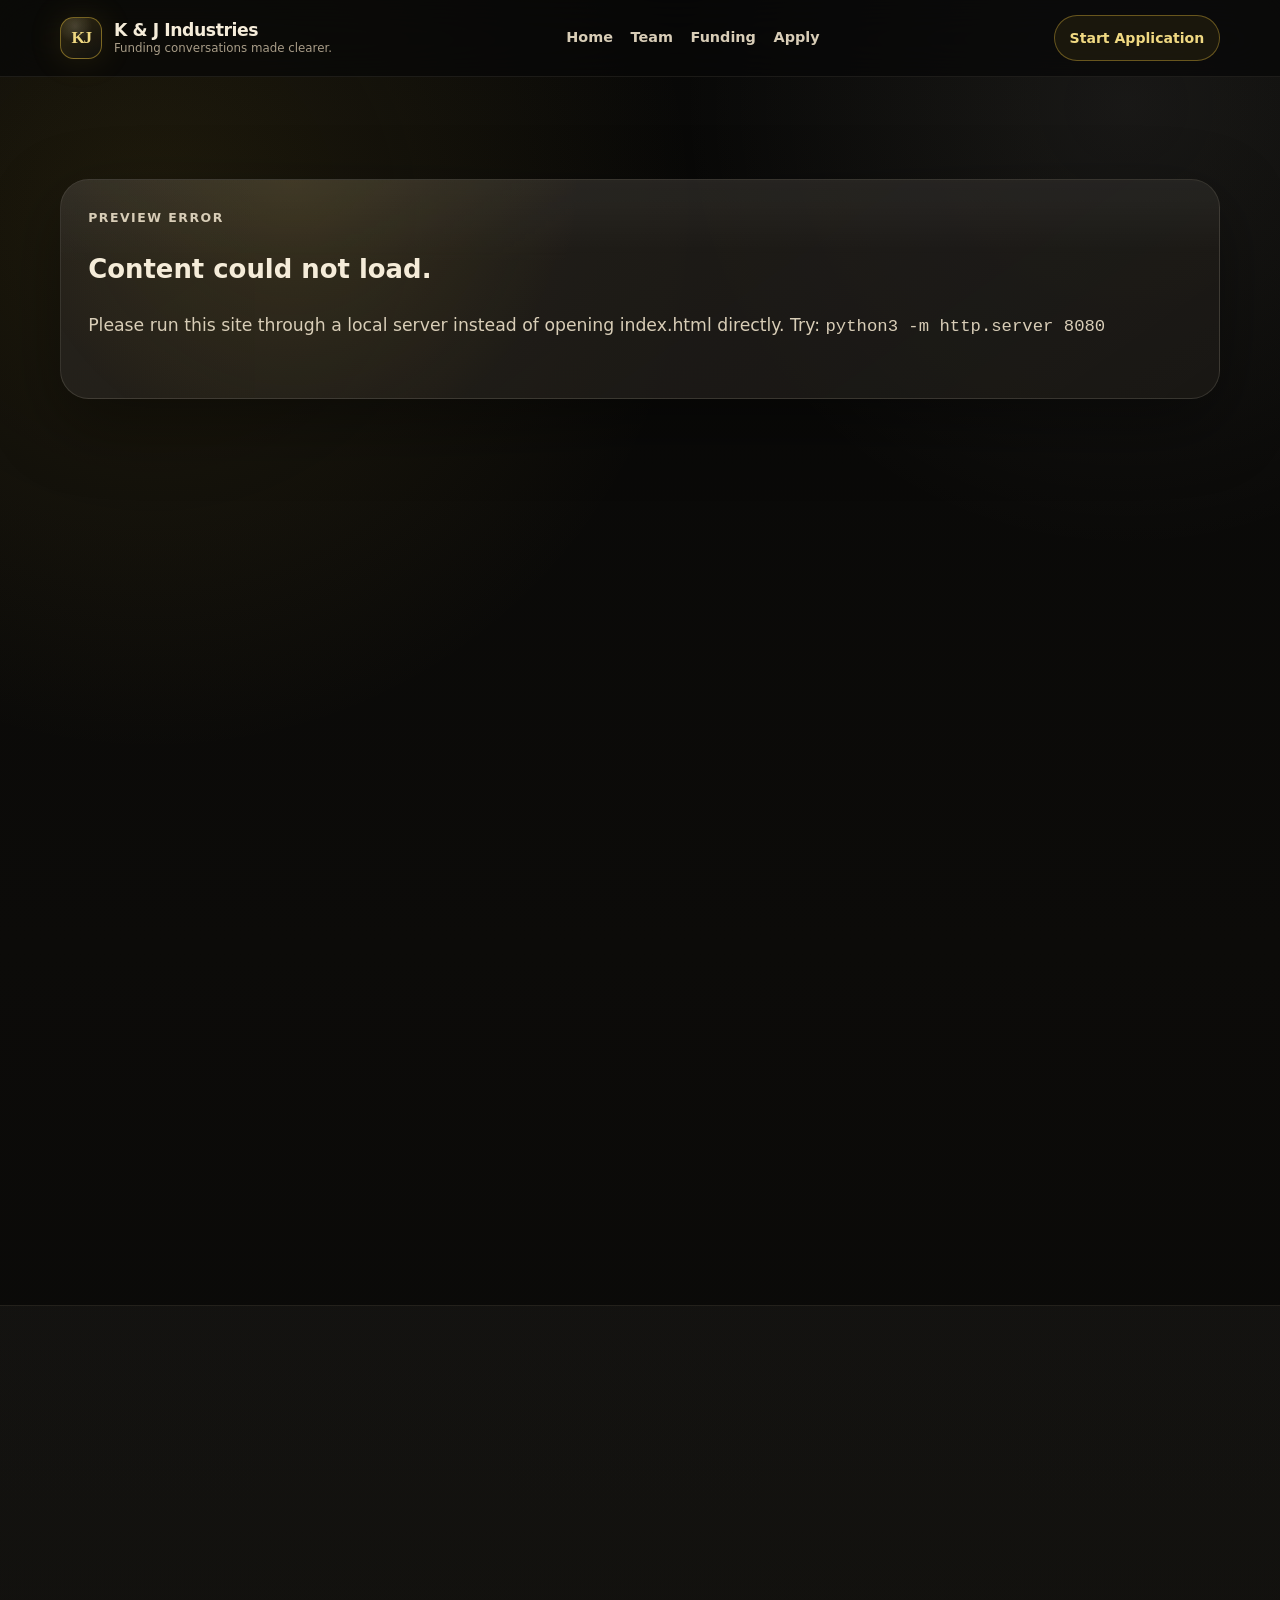
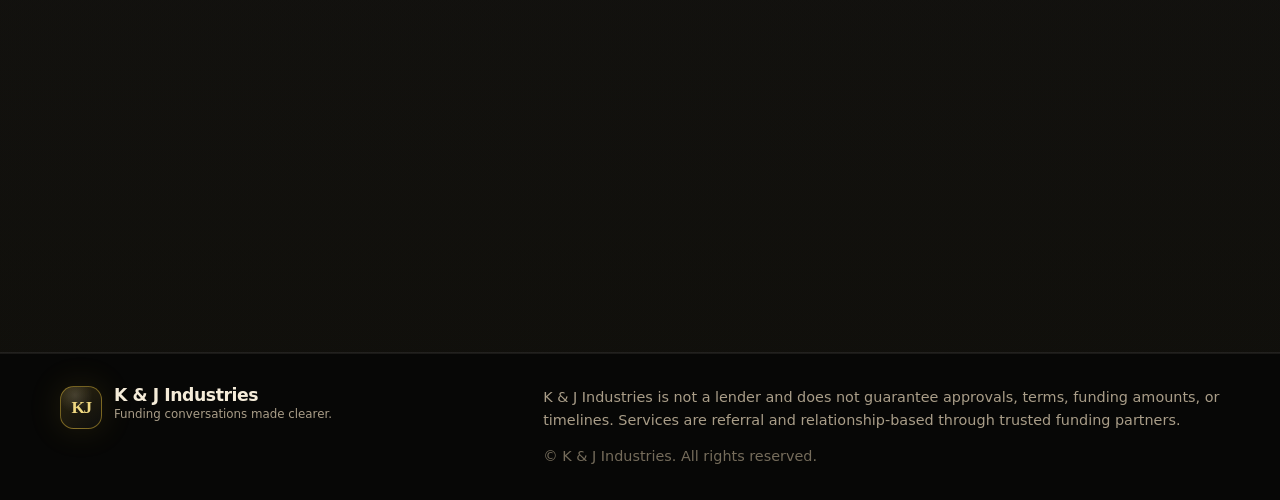
==== apply.html @ c2f5ea0d "Add apply page with affiliate funding app CTA" ====
<!doctype html>
<html lang="en">
<head>
  <meta charset="utf-8" />
  <meta name="viewport" content="width=device-width, initial-scale=1" />
  <title>Apply | K & J Industries</title>
  <meta name="description" content="Start a funding conversation with K & J Industries and access the affiliate funding application link for trusted funding partner review." />
  <meta name="robots" content="index,follow" />
  <link rel="canonical" href="https://kjindustriesfunding.com/apply" />
  <meta property="og:title" content="Apply | K & J Industries" />
  <meta property="og:description" content="Start a funding conversation with K & J Industries." />
  <meta property="og:type" content="website" />
  <meta property="og:url" content="https://kjindustriesfunding.com/apply" />
  <meta property="og:image" content="https://kjindustriesfunding.com/og-image.jpg" />
  <meta name="theme-color" content="#080807" />
  <link rel="stylesheet" href="css/tokens.css" />
  <link rel="stylesheet" href="css/components.css" />
  <link rel="stylesheet" href="css/styles.css" />
  <link rel="stylesheet" href="css/pages.css" />
</head>
<body>
  <a class="skip-link" href="#main">Skip to content</a>
  <div class="site-shell">
    <header class="site-header" data-site-header>
      <div class="container header-inner">
        <a class="brand-lockup" href="index.html" aria-label="K & J Industries home"><span class="brand-mark" aria-hidden="true">KJ</span><span class="brand-copy"><span class="brand-name">K &amp; J Industries</span><span class="brand-tagline">Funding conversations made clearer.</span></span></a>
        <button class="nav-toggle" type="button" aria-expanded="false" aria-controls="primary-nav"><span class="sr-only">Toggle navigation</span><span aria-hidden="true"></span><span aria-hidden="true"></span><span aria-hidden="true"></span></button>
        <nav class="primary-nav" id="primary-nav" aria-label="Primary navigation"><a href="index.html">Home</a><a href="team.html">Team</a><a href="funding.html">Funding</a><a href="apply.html">Apply</a></nav>
        <a class="header-cta" href="https://bit.ly/fundingwithdarwin" target="_blank" rel="noopener noreferrer">Start Application</a>
      </div>
    </header>

    <main id="main">
      <section class="section page-hero" aria-labelledby="apply-title">
        <div class="hero-bg" aria-hidden="true"><span class="orb orb-one"></span><span class="orb orb-two"></span><span class="grid-glow"></span></div>
        <div class="container">
          <div class="card apply-panel reveal">
            <p class="page-kicker">Start here</p>
            <h1 id="apply-title">Start a funding conversation with K &amp; J Industries.</h1>
            <p>Use the application link below to begin through the affiliate funding pathway. If you would rather ask a question first, use the email option before submitting anything.</p>
            <div class="page-actions" style="justify-content:center;">
              <a class="button button-primary" href="https://bit.ly/fundingwithdarwin" target="_blank" rel="noopener noreferrer">Start Funding Application</a>
              <a class="button button-secondary" href="mailto:hello@kjindustriesfunding.com?subject=Question%20Before%20Funding%20Application">Ask a Question First</a>
            </div>
            <div class="notice-card">K &amp; J Industries is not a lender and does not guarantee approvals, terms, funding amounts, or timelines. The application path may connect business owners with trusted funding partners for review.</div>
          </div>
        </div>
      </section>

      <section class="section section-muted">
        <div class="container split-grid">
          <article class="card detail-card reveal">
            <p class="eyebrow">Before you apply</p>
            <h2>Know what you are trying to solve.</h2>
            <p>The application is more useful when you already understand the business goal, the timing pressure, and the funding use case.</p>
            <ul class="inline-list"><li><span class="check">✓</span><span>What does the business need funding for?</span></li><li><span class="check">✓</span><span>How soon does the owner need clarity?</span></li><li><span class="check">✓</span><span>What business information may be needed for review?</span></li></ul>
          </article>
          <article class="card detail-card reveal">
            <p class="eyebrow">Optional Tally embed</p>
            <h2>Use this page for a form later.</h2>
            <p>If a Tally form is provided, it can be embedded here as a softer intake step before sending business owners to the funding application.</p>
            <div class="notice-card">Recommended Tally use: “Ask a Question First” or “Funding Readiness Intake” rather than replacing the affiliate application link.</div>
          </article>
        </div>
      </section>
    </main>

    <footer class="site-footer"><div class="container footer-grid"><div><a class="brand-lockup footer-brand" href="index.html"><span class="brand-mark">KJ</span><span class="brand-copy"><span class="brand-name">K &amp; J Industries</span><span class="brand-tagline">Funding conversations made clearer.</span></span></a></div><div class="footer-copy"><p>K &amp; J Industries is not a lender and does not guarantee approvals, terms, funding amounts, or timelines. Services are referral and relationship-based through trusted funding partners.</p><p class="footer-meta">© <span data-current-year></span> K &amp; J Industries. All rights reserved.</p></div></div></footer>
  </div>
  <script src="js/main.js" defer></script>
</body>
</html>
---- css/tokens.css ----
:root {
  color-scheme: dark;

  --color-bg: #080807;
  --color-bg-soft: #10100e;
  --color-bg-elevated: #15130f;
  --color-card: rgba(22, 20, 16, 0.78);
  --color-card-strong: rgba(28, 25, 18, 0.92);

  --color-gold: #d4af37;
  --color-gold-soft: #f0d982;
  --color-gold-deep: #8f701d;

  --color-parchment: #f5ecd9;
  --color-parchment-soft: #d8cdb7;
  --color-muted: #a99d88;
  --color-subtle: #756c5b;

  --color-border: rgba(245, 236, 217, 0.13);
  --color-border-strong: rgba(212, 175, 55, 0.35);

  --shadow-soft: 0 24px 70px rgba(0, 0, 0, 0.38);
  --shadow-gold: 0 0 34px rgba(212, 175, 55, 0.13);

  --radius-xs: 0.55rem;
  --radius-sm: 0.85rem;
  --radius-md: 1.25rem;
  --radius-lg: 1.8rem;
  --radius-xl: 2.35rem;

  --container: 1160px;
  --container-pad: clamp(1rem, 3vw, 2rem);

  --font-sans: ui-sans-serif, system-ui, -apple-system, BlinkMacSystemFont, "Segoe UI", sans-serif;
  --font-serif: Georgia, Cambria, "Times New Roman", serif;

  --step--1: clamp(0.82rem, 0.78rem + 0.18vw, 0.94rem);
  --step-0: clamp(0.96rem, 0.91rem + 0.22vw, 1.08rem);
  --step-1: clamp(1.08rem, 1rem + 0.38vw, 1.3rem);
  --step-2: clamp(1.35rem, 1.19rem + 0.8vw, 1.85rem);
  --step-3: clamp(1.75rem, 1.42rem + 1.65vw, 2.75rem);
  --step-4: clamp(2.35rem, 1.76rem + 2.95vw, 4.25rem);

  --tracking-wide: 0.12em;

  --ease: cubic-bezier(0.2, 0.8, 0.2, 1);
  --speed-fast: 160ms;
  --speed: 260ms;
  --speed-slow: 650ms;
}
---- css/components.css ----
* {
  box-sizing: border-box;
}

html {
  scroll-behavior: smooth;
  background: var(--color-bg);
}

body {
  margin: 0;
  min-height: 100vh;
  font-family: var(--font-sans);
  font-size: var(--step-0);
  line-height: 1.6;
  color: var(--color-parchment);
  background:
    radial-gradient(circle at 12% 10%, rgba(212, 175, 55, 0.11), transparent 34rem),
    radial-gradient(circle at 88% 5%, rgba(245, 236, 217, 0.07), transparent 28rem),
    linear-gradient(180deg, #080807 0%, #0c0b09 45%, #080807 100%);
  text-rendering: optimizeLegibility;
}

body.nav-open {
  overflow: hidden;
}

a {
  color: inherit;
  text-decoration: none;
}

button,
input,
textarea,
select {
  font: inherit;
}

img,
svg {
  max-width: 100%;
  display: block;
}

::selection {
  color: #0b0907;
  background: var(--color-gold);
}

:focus-visible {
  outline: 3px solid rgba(212, 175, 55, 0.78);
  outline-offset: 4px;
}

.site-shell {
  position: relative;
  overflow: clip;
}

.container {
  width: min(var(--container), calc(100% - (var(--container-pad) * 2)));
  margin-inline: auto;
}

.section {
  padding-block: clamp(4.5rem, 8vw, 8rem);
  position: relative;
}

.section-tight {
  padding-block: clamp(3rem, 6vw, 5.5rem);
}

.section-muted {
  background:
    linear-gradient(180deg, rgba(245, 236, 217, 0.025), rgba(212, 175, 55, 0.025)),
    rgba(255, 255, 255, 0.01);
  border-block: 1px solid rgba(245, 236, 217, 0.07);
}

.skip-link {
  position: fixed;
  z-index: 1000;
  top: 1rem;
  left: 1rem;
  transform: translateY(-160%);
  padding: 0.75rem 1rem;
  border-radius: var(--radius-sm);
  color: #080807;
  background: var(--color-gold);
  font-weight: 800;
  transition: transform var(--speed) var(--ease);
}

.skip-link:focus {
  transform: translateY(0);
}

.sr-only {
  position: absolute;
  width: 1px;
  height: 1px;
  overflow: hidden;
  clip-path: inset(50%);
  white-space: nowrap;
}

.eyebrow {
  margin: 0 0 1rem;
  color: var(--color-gold-soft);
  font-size: 0.78rem;
  font-weight: 800;
  letter-spacing: var(--tracking-wide);
  text-transform: uppercase;
}

.section-heading {
  max-width: 760px;
  margin-bottom: clamp(2rem, 4vw, 3rem);
}

.section-heading.center {
  max-width: 820px;
  margin-inline: auto;
  text-align: center;
}

.section-heading h2 {
  margin: 0;
  font-family: var(--font-serif);
  font-size: var(--step-3);
  line-height: 1.05;
  letter-spacing: -0.04em;
}

.section-heading p {
  margin: 1rem 0 0;
  color: var(--color-parchment-soft);
  font-size: var(--step-1);
}

.button {
  display: inline-flex;
  align-items: center;
  justify-content: center;
  min-height: 3rem;
  padding: 0.82rem 1.08rem;
  border: 1px solid transparent;
  border-radius: 999px;
  font-weight: 850;
  line-height: 1;
  transition:
    transform var(--speed-fast) var(--ease),
    border-color var(--speed-fast) var(--ease),
    background var(--speed-fast) var(--ease),
    color var(--speed-fast) var(--ease),
    box-shadow var(--speed-fast) var(--ease);
}

.button:hover {
  transform: translateY(-2px);
}

.button-primary {
  color: #0d0b08;
  background: linear-gradient(135deg, var(--color-gold), var(--color-gold-soft));
  box-shadow: 0 14px 38px rgba(212, 175, 55, 0.21);
}

.button-primary:hover {
  box-shadow: 0 18px 48px rgba(212, 175, 55, 0.29);
}

.button-secondary {
  color: var(--color-parchment);
  border-color: var(--color-border);
  background: rgba(245, 236, 217, 0.045);
}

.button-secondary:hover {
  border-color: var(--color-border-strong);
  background: rgba(212, 175, 55, 0.08);
}

.card {
  position: relative;
  overflow: hidden;
  border: 1px solid var(--color-border);
  border-radius: var(--radius-lg);
  background:
    linear-gradient(145deg, rgba(245, 236, 217, 0.07), rgba(255, 255, 255, 0.018)),
    var(--color-card);
  box-shadow: var(--shadow-soft);
}

.card::before {
  content: "";
  position: absolute;
  inset: 0;
  pointer-events: none;
  background:
    radial-gradient(circle at 20% 0%, rgba(212, 175, 55, 0.13), transparent 18rem),
    linear-gradient(180deg, rgba(255, 255, 255, 0.05), transparent 38%);
  opacity: 0.9;
}

.card > * {
  position: relative;
}

.bento-grid {
  display: grid;
  grid-template-columns: repeat(12, 1fr);
  gap: 1rem;
}

.bento-card {
  min-height: 220px;
  padding: clamp(1.15rem, 2.6vw, 1.7rem);
  transition:
    transform var(--speed) var(--ease),
    border-color var(--speed) var(--ease),
    background var(--speed) var(--ease);
}

.bento-card:hover {
  transform: translateY(-4px);
  border-color: rgba(212, 175, 55, 0.32);
}

.bento-card h3 {
  margin: 0.85rem 0 0.55rem;
  font-size: var(--step-1);
  line-height: 1.15;
}

.bento-card p {
  margin: 0;
  color: var(--color-parchment-soft);
}

.icon-badge {
  display: grid;
  place-items: center;
  width: 2.55rem;
  height: 2.55rem;
  border: 1px solid rgba(212, 175, 55, 0.38);
  border-radius: var(--radius-sm);
  color: var(--color-gold-soft);
  background: rgba(212, 175, 55, 0.08);
  font-weight: 900;
}

.reveal {
  opacity: 0;
  transform: translateY(18px);
  transition:
    opacity var(--speed-slow) var(--ease),
    transform var(--speed-slow) var(--ease);
}

.reveal.is-visible {
  opacity: 1;
  transform: translateY(0);
}

@media (prefers-reduced-motion: reduce) {
  *,
  *::before,
  *::after {
    scroll-behavior: auto !important;
    transition-duration: 0.001ms !important;
    animation-duration: 0.001ms !important;
    animation-iteration-count: 1 !important;
  }

  .reveal {
    opacity: 1;
    transform: none;
  }
}
---- css/styles.css ----
.site-header {
  position: sticky;
  top: 0;
  z-index: 100;
  border-bottom: 1px solid rgba(245, 236, 217, 0.08);
  background: rgba(8, 8, 7, 0.72);
  backdrop-filter: blur(20px);
}

.header-inner {
  display: flex;
  align-items: center;
  gap: 1rem;
  min-height: 76px;
}

.brand-lockup {
  display: inline-flex;
  align-items: center;
  gap: 0.72rem;
  min-width: max-content;
}

.brand-mark {
  display: grid;
  place-items: center;
  width: 2.65rem;
  height: 2.65rem;
  border: 1px solid rgba(212, 175, 55, 0.5);
  border-radius: 0.85rem;
  color: var(--color-gold-soft);
  background:
    radial-gradient(circle at 35% 20%, rgba(245, 236, 217, 0.16), transparent 42%),
    linear-gradient(145deg, rgba(212, 175, 55, 0.18), rgba(255, 255, 255, 0.03));
  font-family: var(--font-serif);
  font-weight: 900;
  letter-spacing: -0.08em;
  box-shadow: var(--shadow-gold);
}

.brand-copy {
  display: grid;
  line-height: 1.1;
}

.brand-name {
  font-weight: 900;
  letter-spacing: -0.025em;
}

.brand-tagline {
  margin-top: 0.18rem;
  color: var(--color-muted);
  font-size: 0.74rem;
}

.primary-nav {
  display: flex;
  align-items: center;
  gap: 1.1rem;
  margin-inline: auto;
  color: var(--color-parchment-soft);
  font-size: 0.9rem;
  font-weight: 700;
}

.primary-nav a {
  padding-block: 0.6rem;
  transition: color var(--speed-fast) var(--ease);
}

.primary-nav a:hover {
  color: var(--color-gold-soft);
}

.header-cta {
  display: inline-flex;
  align-items: center;
  justify-content: center;
  min-height: 2.65rem;
  padding: 0.68rem 0.92rem;
  border: 1px solid rgba(212, 175, 55, 0.42);
  border-radius: 999px;
  color: var(--color-gold-soft);
  background: rgba(212, 175, 55, 0.08);
  font-size: 0.88rem;
  font-weight: 850;
  transition:
    transform var(--speed-fast) var(--ease),
    background var(--speed-fast) var(--ease);
}

.header-cta:hover {
  transform: translateY(-1px);
  background: rgba(212, 175, 55, 0.14);
}

.nav-toggle {
  display: none;
  width: 2.8rem;
  height: 2.8rem;
  margin-left: auto;
  padding: 0;
  border: 1px solid var(--color-border);
  border-radius: var(--radius-sm);
  background: rgba(245, 236, 217, 0.05);
}

.nav-toggle span:not(.sr-only) {
  display: block;
  width: 1.1rem;
  height: 2px;
  margin: 0.25rem auto;
  border-radius: 999px;
  background: var(--color-parchment);
}

.hero {
  min-height: calc(100vh - 76px);
  display: grid;
  align-items: center;
  padding-block: clamp(5rem, 9vw, 9rem);
}

.hero-bg {
  position: absolute;
  inset: 0;
  z-index: -1;
  overflow: hidden;
}

.orb {
  position: absolute;
  width: clamp(17rem, 32vw, 31rem);
  aspect-ratio: 1;
  border-radius: 50%;
  filter: blur(22px);
  opacity: 0.36;
}

.orb-one {
  top: 11%;
  left: -8%;
  background: radial-gradient(circle, rgba(212, 175, 55, 0.38), transparent 64%);
}

.orb-two {
  right: -10%;
  bottom: 8%;
  background: radial-gradient(circle, rgba(245, 236, 217, 0.15), transparent 66%);
}

.grid-glow {
  position: absolute;
  inset: 0;
  opacity: 0.27;
  background-image:
    linear-gradient(rgba(245, 236, 217, 0.055) 1px, transparent 1px),
    linear-gradient(90deg, rgba(245, 236, 217, 0.055) 1px, transparent 1px);
  background-size: 76px 76px;
  mask-image: radial-gradient(circle at center, black, transparent 72%);
}

.hero-grid {
  display: grid;
  grid-template-columns: minmax(0, 1.08fr) minmax(320px, 0.72fr);
  gap: clamp(2rem, 6vw, 5.5rem);
  align-items: center;
}

.hero-copy h1 {
  max-width: 800px;
  margin: 0;
  font-family: var(--font-serif);
  font-size: var(--step-4);
  line-height: 0.98;
  letter-spacing: -0.06em;
}

.hero-subtitle {
  max-width: 680px;
  margin: 1.35rem 0 0;
  color: var(--color-parchment-soft);
  font-size: var(--step-1);
}

.hero-actions {
  display: flex;
  flex-wrap: wrap;
  gap: 0.8rem;
  margin-top: 2rem;
}

.hero-note {
  width: fit-content;
  margin-top: 1.2rem;
  padding: 0.55rem 0.75rem;
  border: 1px solid rgba(245, 236, 217, 0.1);
  border-radius: 999px;
  color: var(--color-muted);
  background: rgba(245, 236, 217, 0.035);
  font-size: 0.88rem;
}

.hero-panel {
  border: 1px solid rgba(212, 175, 55, 0.24);
  border-radius: var(--radius-xl);
  padding: 1.1rem;
  background:
    radial-gradient(circle at 0% 0%, rgba(212, 175, 55, 0.16), transparent 18rem),
    linear-gradient(145deg, rgba(245, 236, 217, 0.08), rgba(255, 255, 255, 0.02)),
    rgba(14, 13, 10, 0.78);
  box-shadow: var(--shadow-soft), var(--shadow-gold);
}

.panel-topline,
.panel-footer {
  display: flex;
  justify-content: space-between;
  gap: 1rem;
  color: var(--color-muted);
  font-size: 0.82rem;
  font-weight: 800;
  letter-spacing: 0.06em;
  text-transform: uppercase;
}

.signal-card {
  display: flex;
  gap: 0.85rem;
  margin: 1rem 0;
  padding: 1.05rem;
  border: 1px solid rgba(245, 236, 217, 0.11);
  border-radius: var(--radius-lg);
  background: rgba(245, 236, 217, 0.045);
}

.signal-card strong {
  display: block;
  line-height: 1.18;
}

.signal-card p {
  margin: 0.3rem 0 0;
  color: var(--color-parchment-soft);
  font-size: 0.93rem;
}

.signal-dot {
  flex: 0 0 auto;
  width: 0.75rem;
  height: 0.75rem;
  margin-top: 0.35rem;
  border-radius: 50%;
  background: var(--color-gold);
  box-shadow: 0 0 0 0.42rem rgba(212, 175, 55, 0.13);
}

.metric-grid {
  display: grid;
  gap: 0.8rem;
}

.metric-card {
  padding: 1rem;
  border: 1px solid rgba(245, 236, 217, 0.1);
  border-radius: var(--radius-md);
  background: rgba(8, 8, 7, 0.38);
}

.metric-card span {
  display: block;
  color: var(--color-gold-soft);
  font-family: var(--font-serif);
  font-size: var(--step-2);
  line-height: 1;
}

.metric-card p {
  margin: 0.35rem 0 0;
  color: var(--color-muted);
  font-size: 0.9rem;
}

.panel-footer {
  margin-top: 1rem;
  display: block;
  text-transform: none;
  letter-spacing: 0;
  font-weight: 600;
}

.panel-footer p {
  margin: 0;
}

.snapshot-card {
  display: grid;
  grid-template-columns: 1fr 1.1fr;
  gap: clamp(1.2rem, 3vw, 2rem);
  align-items: stretch;
  padding: clamp(1.2rem, 3vw, 2rem);
}

.snapshot-list {
  display: grid;
  gap: 0.75rem;
  margin: 0;
  padding: 0;
  list-style: none;
}

.snapshot-list li {
  display: flex;
  gap: 0.75rem;
  align-items: flex-start;
  padding: 0.9rem;
  border: 1px solid rgba(245, 236, 217, 0.08);
  border-radius: var(--radius-md);
  background: rgba(8, 8, 7, 0.32);
  color: var(--color-parchment-soft);
}

.check {
  color: var(--color-gold-soft);
  font-weight: 900;
}

.service-card {
  grid-column: span 3;
}

.process-step {
  grid-column: span 4;
  min-height: 250px;
}

.step-number {
  display: inline-flex;
  align-items: center;
  justify-content: center;
  width: 2.75rem;
  height: 2.75rem;
  border: 1px solid rgba(212, 175, 55, 0.4);
  border-radius: 50%;
  color: #0b0907;
  background: linear-gradient(135deg, var(--color-gold), var(--color-gold-soft));
  font-weight: 950;
}

.standards-grid {
  display: grid;
  grid-template-columns: 0.82fr 1.18fr;
  gap: 1rem;
  align-items: start;
}

.standards-panel {
  padding: clamp(1.2rem, 3vw, 2rem);
}

.standards-list {
  display: grid;
  gap: 0.8rem;
  margin: 0;
  padding: 0;
  list-style: none;
}

.standards-list li {
  padding: 1rem;
  border: 1px solid rgba(245, 236, 217, 0.09);
  border-radius: var(--radius-md);
  background: rgba(245, 236, 217, 0.035);
}

.standards-list strong {
  display: block;
}

.standards-list span {
  display: block;
  margin-top: 0.25rem;
  color: var(--color-parchment-soft);
}

.family-grid {
  display: grid;
  grid-template-columns: 1fr 1fr;
  gap: 1.1rem;
}

.team-card {
  padding: clamp(1.2rem, 3vw, 1.8rem);
}

.role-pill {
  width: fit-content;
  margin-bottom: 1rem;
  padding: 0.35rem 0.62rem;
  border: 1px solid rgba(212, 175, 55, 0.3);
  border-radius: 999px;
  color: var(--color-gold-soft);
  background: rgba(212, 175, 55, 0.07);
  font-size: 0.76rem;
  font-weight: 850;
  letter-spacing: 0.08em;
  text-transform: uppercase;
}

.team-card h3 {
  margin: 0;
  font-size: var(--step-2);
}

.team-card p {
  margin: 0.75rem 0 0;
  color: var(--color-parchment-soft);
}

.faq-list {
  display: grid;
  gap: 0.85rem;
  max-width: 900px;
  margin-inline: auto;
}

.faq-item {
  border: 1px solid var(--color-border);
  border-radius: var(--radius-lg);
  background: rgba(245, 236, 217, 0.04);
  overflow: hidden;
}

.faq-button {
  display: flex;
  justify-content: space-between;
  align-items: center;
  gap: 1rem;
  width: 100%;
  padding: 1.1rem 1.2rem;
  border: 0;
  color: var(--color-parchment);
  background: transparent;
  cursor: pointer;
  text-align: left;
  font-weight: 850;
}

.faq-icon {
  color: var(--color-gold-soft);
  font-size: 1.2rem;
  transition: transform var(--speed) var(--ease);
}

.faq-item.is-open .faq-icon {
  transform: rotate(45deg);
}

.faq-panel {
  display: grid;
  grid-template-rows: 0fr;
  transition: grid-template-rows var(--speed) var(--ease);
}

.faq-item.is-open .faq-panel {
  grid-template-rows: 1fr;
}

.faq-panel-inner {
  overflow: hidden;
}

.faq-panel p {
  margin: 0;
  padding: 0 1.2rem 1.2rem;
  color: var(--color-parchment-soft);
}

.final-cta-section {
  padding-top: clamp(3.5rem, 6vw, 6rem);
}

.final-cta {
  padding: clamp(1.7rem, 5vw, 3.5rem);
  text-align: center;
}

.final-cta h2 {
  max-width: 780px;
  margin: 0 auto;
  font-family: var(--font-serif);
  font-size: var(--step-3);
  line-height: 1.05;
  letter-spacing: -0.045em;
}

.final-cta p {
  max-width: 680px;
  margin: 1rem auto 0;
  color: var(--color-parchment-soft);
  font-size: var(--step-1);
}

.final-cta .button {
  margin-top: 1.5rem;
}

.site-footer {
  padding-block: 2rem;
  border-top: 1px solid rgba(245, 236, 217, 0.08);
  background: #070706;
}

.footer-grid {
  display: grid;
  grid-template-columns: 0.8fr 1.2fr;
  gap: 2rem;
  align-items: start;
}

.footer-brand {
  align-items: flex-start;
}

.footer-copy p {
  margin: 0;
  color: var(--color-muted);
  font-size: 0.9rem;
}

.footer-copy .footer-meta {
  margin-top: 0.8rem;
  color: var(--color-subtle);
}

@media (max-width: 940px) {
  .header-cta {
    display: none;
  }

  .nav-toggle {
    display: block;
  }

  .primary-nav {
    position: fixed;
    inset: 76px var(--container-pad) auto;
    display: none;
    flex-direction: column;
    align-items: stretch;
    gap: 0;
    margin: 0;
    padding: 0.8rem;
    border: 1px solid var(--color-border);
    border-radius: var(--radius-lg);
    background: rgba(12, 11, 9, 0.97);
    box-shadow: var(--shadow-soft);
  }

  .primary-nav.is-open {
    display: flex;
  }

  .primary-nav a {
    padding: 0.9rem;
    border-radius: var(--radius-sm);
  }

  .primary-nav a:hover {
    background: rgba(245, 236, 217, 0.05);
  }

  .hero-grid,
  .snapshot-card,
  .standards-grid,
  .family-grid,
  .footer-grid {
    grid-template-columns: 1fr;
  }

  .service-card,
  .process-step {
    grid-column: span 6;
  }
}

@media (max-width: 680px) {
  .header-inner {
    min-height: 68px;
  }

  .brand-tagline {
    display: none;
  }

  .primary-nav {
    inset-top: 68px;
  }

  .hero {
    min-height: auto;
    padding-top: 4.4rem;
  }

  .hero-actions {
    flex-direction: column;
  }

  .button {
    width: 100%;
  }

  .bento-grid {
    grid-template-columns: 1fr;
  }

  .service-card,
  .process-step {
    grid-column: auto;
  }

  .panel-topline {
    flex-direction: column;
    gap: 0.2rem;
  }
}
---- css/pages.css ----
.page-hero {
  padding-block: clamp(5rem, 10vw, 8rem) clamp(3.5rem, 7vw, 6rem);
}

.page-hero-grid {
  display: grid;
  grid-template-columns: minmax(0, 0.95fr) minmax(300px, 0.75fr);
  gap: clamp(2rem, 6vw, 5rem);
  align-items: center;
}

.page-kicker {
  margin: 0 0 1rem;
  color: var(--color-gold-soft);
  font-size: 0.78rem;
  font-weight: 850;
  letter-spacing: var(--tracking-wide);
  text-transform: uppercase;
}

.page-title {
  max-width: 820px;
  margin: 0;
  font-family: var(--font-serif);
  font-size: var(--step-4);
  line-height: 0.98;
  letter-spacing: -0.06em;
}

.page-subtitle {
  max-width: 690px;
  margin: 1.25rem 0 0;
  color: var(--color-parchment-soft);
  font-size: var(--step-1);
}

.page-actions {
  display: flex;
  flex-wrap: wrap;
  gap: 0.85rem;
  margin-top: 2rem;
}

.profile-feature-card {
  padding: 1rem;
  border: 1px solid rgba(212, 175, 55, 0.28);
  border-radius: var(--radius-xl);
  background:
    radial-gradient(circle at 15% 0%, rgba(212, 175, 55, 0.16), transparent 18rem),
    rgba(14, 13, 10, 0.78);
  box-shadow: var(--shadow-soft), var(--shadow-gold);
}

.profile-photo-frame {
  overflow: hidden;
  border: 1px solid rgba(245, 236, 217, 0.12);
  border-radius: calc(var(--radius-xl) - 0.55rem);
  background: linear-gradient(145deg, rgba(212, 175, 55, 0.15), rgba(245, 236, 217, 0.04));
  aspect-ratio: 1;
}

.profile-photo-frame img {
  width: 100%;
  height: 100%;
  object-fit: cover;
}

.profile-caption {
  padding: 1rem 0.35rem 0.15rem;
}

.profile-caption strong {
  display: block;
  font-size: var(--step-1);
  line-height: 1.1;
}

.profile-caption span {
  display: block;
  margin-top: 0.25rem;
  color: var(--color-muted);
}

.split-grid {
  display: grid;
  grid-template-columns: 0.8fr 1.2fr;
  gap: 1rem;
  align-items: start;
}

.detail-card {
  padding: clamp(1.2rem, 3vw, 2rem);
}

.detail-card h2,
.detail-card h3 {
  margin: 0;
  font-family: var(--font-serif);
  letter-spacing: -0.04em;
  line-height: 1.05;
}

.detail-card h2 {
  font-size: var(--step-3);
}

.detail-card h3 {
  font-size: var(--step-2);
}

.detail-card p {
  margin: 0.9rem 0 0;
  color: var(--color-parchment-soft);
}

.funding-card {
  grid-column: span 4;
  min-height: 245px;
}

.funding-card .mini-label {
  display: inline-flex;
  width: fit-content;
  margin-bottom: 1rem;
  padding: 0.35rem 0.6rem;
  border: 1px solid rgba(212, 175, 55, 0.28);
  border-radius: 999px;
  color: var(--color-gold-soft);
  background: rgba(212, 175, 55, 0.07);
  font-size: 0.72rem;
  font-weight: 850;
  letter-spacing: 0.08em;
  text-transform: uppercase;
}

.apply-panel {
  max-width: 920px;
  margin-inline: auto;
  padding: clamp(1.5rem, 5vw, 3.5rem);
  text-align: center;
}

.apply-panel h1,
.apply-panel h2 {
  margin: 0;
  font-family: var(--font-serif);
  font-size: var(--step-4);
  line-height: 0.98;
  letter-spacing: -0.06em;
}

.apply-panel p {
  max-width: 700px;
  margin: 1rem auto 0;
  color: var(--color-parchment-soft);
  font-size: var(--step-1);
}

.notice-card {
  margin-top: 1rem;
  padding: 1rem;
  border: 1px solid rgba(245, 236, 217, 0.1);
  border-radius: var(--radius-md);
  color: var(--color-muted);
  background: rgba(8, 8, 7, 0.32);
  font-size: 0.92rem;
}

.inline-list {
  display: grid;
  gap: 0.75rem;
  margin: 1.1rem 0 0;
  padding: 0;
  list-style: none;
}

.inline-list li {
  display: flex;
  gap: 0.65rem;
  align-items: flex-start;
  color: var(--color-parchment-soft);
}

@media (max-width: 940px) {
  .page-hero-grid,
  .split-grid {
    grid-template-columns: 1fr;
  }

  .funding-card {
    grid-column: span 6;
  }
}

@media (max-width: 680px) {
  .page-actions {
    flex-direction: column;
  }

  .funding-card {
    grid-column: auto;
  }
}
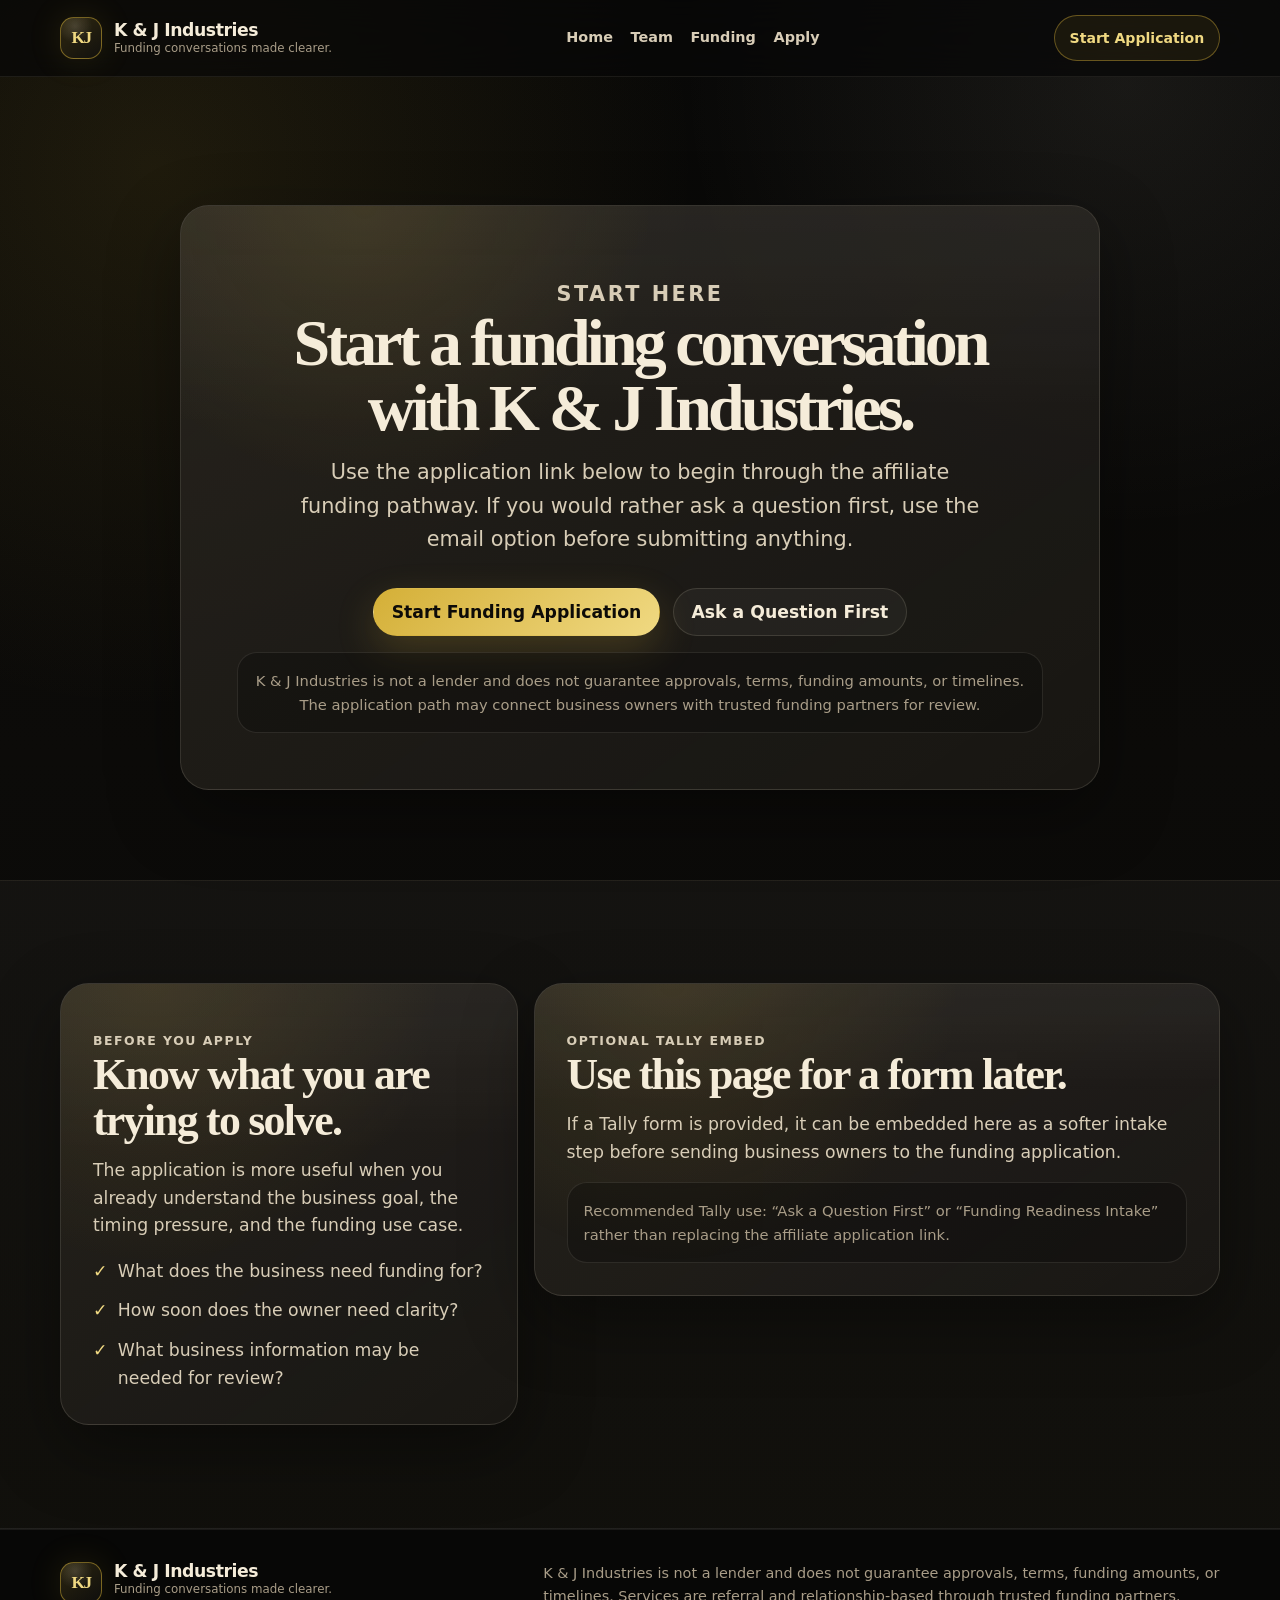
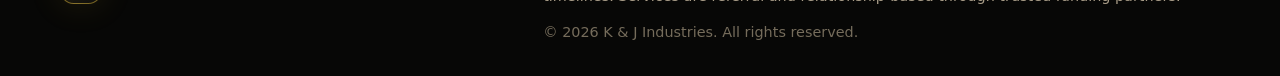
==== commit 3b731331: "Bust cached main script on apply page" ====
--- a/apply.html
+++ b/apply.html
@@ -33,40 +33,14 @@
     <main id="main">
       <section class="section page-hero" aria-labelledby="apply-title">
         <div class="hero-bg" aria-hidden="true"><span class="orb orb-one"></span><span class="orb orb-two"></span><span class="grid-glow"></span></div>
-        <div class="container">
-          <div class="card apply-panel reveal">
-            <p class="page-kicker">Start here</p>
-            <h1 id="apply-title">Start a funding conversation with K &amp; J Industries.</h1>
-            <p>Use the application link below to begin through the affiliate funding pathway. If you would rather ask a question first, use the email option before submitting anything.</p>
-            <div class="page-actions" style="justify-content:center;">
-              <a class="button button-primary" href="https://bit.ly/fundingwithdarwin" target="_blank" rel="noopener noreferrer">Start Funding Application</a>
-              <a class="button button-secondary" href="mailto:hello@kjindustriesfunding.com?subject=Question%20Before%20Funding%20Application">Ask a Question First</a>
-            </div>
-            <div class="notice-card">K &amp; J Industries is not a lender and does not guarantee approvals, terms, funding amounts, or timelines. The application path may connect business owners with trusted funding partners for review.</div>
-          </div>
-        </div>
+        <div class="container"><div class="card apply-panel reveal"><p class="page-kicker">Start here</p><h1 id="apply-title">Start a funding conversation with K &amp; J Industries.</h1><p>Use the application link below to begin through the affiliate funding pathway. If you would rather ask a question first, use the email option before submitting anything.</p><div class="page-actions" style="justify-content:center;"><a class="button button-primary" href="https://bit.ly/fundingwithdarwin" target="_blank" rel="noopener noreferrer">Start Funding Application</a><a class="button button-secondary" href="mailto:hello@kjindustriesfunding.com?subject=Question%20Before%20Funding%20Application">Ask a Question First</a></div><div class="notice-card">K &amp; J Industries is not a lender and does not guarantee approvals, terms, funding amounts, or timelines. The application path may connect business owners with trusted funding partners for review.</div></div></div>
       </section>
 
-      <section class="section section-muted">
-        <div class="container split-grid">
-          <article class="card detail-card reveal">
-            <p class="eyebrow">Before you apply</p>
-            <h2>Know what you are trying to solve.</h2>
-            <p>The application is more useful when you already understand the business goal, the timing pressure, and the funding use case.</p>
-            <ul class="inline-list"><li><span class="check">✓</span><span>What does the business need funding for?</span></li><li><span class="check">✓</span><span>How soon does the owner need clarity?</span></li><li><span class="check">✓</span><span>What business information may be needed for review?</span></li></ul>
-          </article>
-          <article class="card detail-card reveal">
-            <p class="eyebrow">Optional Tally embed</p>
-            <h2>Use this page for a form later.</h2>
-            <p>If a Tally form is provided, it can be embedded here as a softer intake step before sending business owners to the funding application.</p>
-            <div class="notice-card">Recommended Tally use: “Ask a Question First” or “Funding Readiness Intake” rather than replacing the affiliate application link.</div>
-          </article>
-        </div>
-      </section>
+      <section class="section section-muted"><div class="container split-grid"><article class="card detail-card reveal"><p class="eyebrow">Before you apply</p><h2>Know what you are trying to solve.</h2><p>The application is more useful when you already understand the business goal, the timing pressure, and the funding use case.</p><ul class="inline-list"><li><span class="check">✓</span><span>What does the business need funding for?</span></li><li><span class="check">✓</span><span>How soon does the owner need clarity?</span></li><li><span class="check">✓</span><span>What business information may be needed for review?</span></li></ul></article><article class="card detail-card reveal"><p class="eyebrow">Optional Tally embed</p><h2>Use this page for a form later.</h2><p>If a Tally form is provided, it can be embedded here as a softer intake step before sending business owners to the funding application.</p><div class="notice-card">Recommended Tally use: “Ask a Question First” or “Funding Readiness Intake” rather than replacing the affiliate application link.</div></article></div></section>
     </main>
 
     <footer class="site-footer"><div class="container footer-grid"><div><a class="brand-lockup footer-brand" href="index.html"><span class="brand-mark">KJ</span><span class="brand-copy"><span class="brand-name">K &amp; J Industries</span><span class="brand-tagline">Funding conversations made clearer.</span></span></a></div><div class="footer-copy"><p>K &amp; J Industries is not a lender and does not guarantee approvals, terms, funding amounts, or timelines. Services are referral and relationship-based through trusted funding partners.</p><p class="footer-meta">© <span data-current-year></span> K &amp; J Industries. All rights reserved.</p></div></div></footer>
   </div>
-  <script src="js/main.js" defer></script>
+  <script src="js/main.js?v=2" defer></script>
 </body>
 </html>
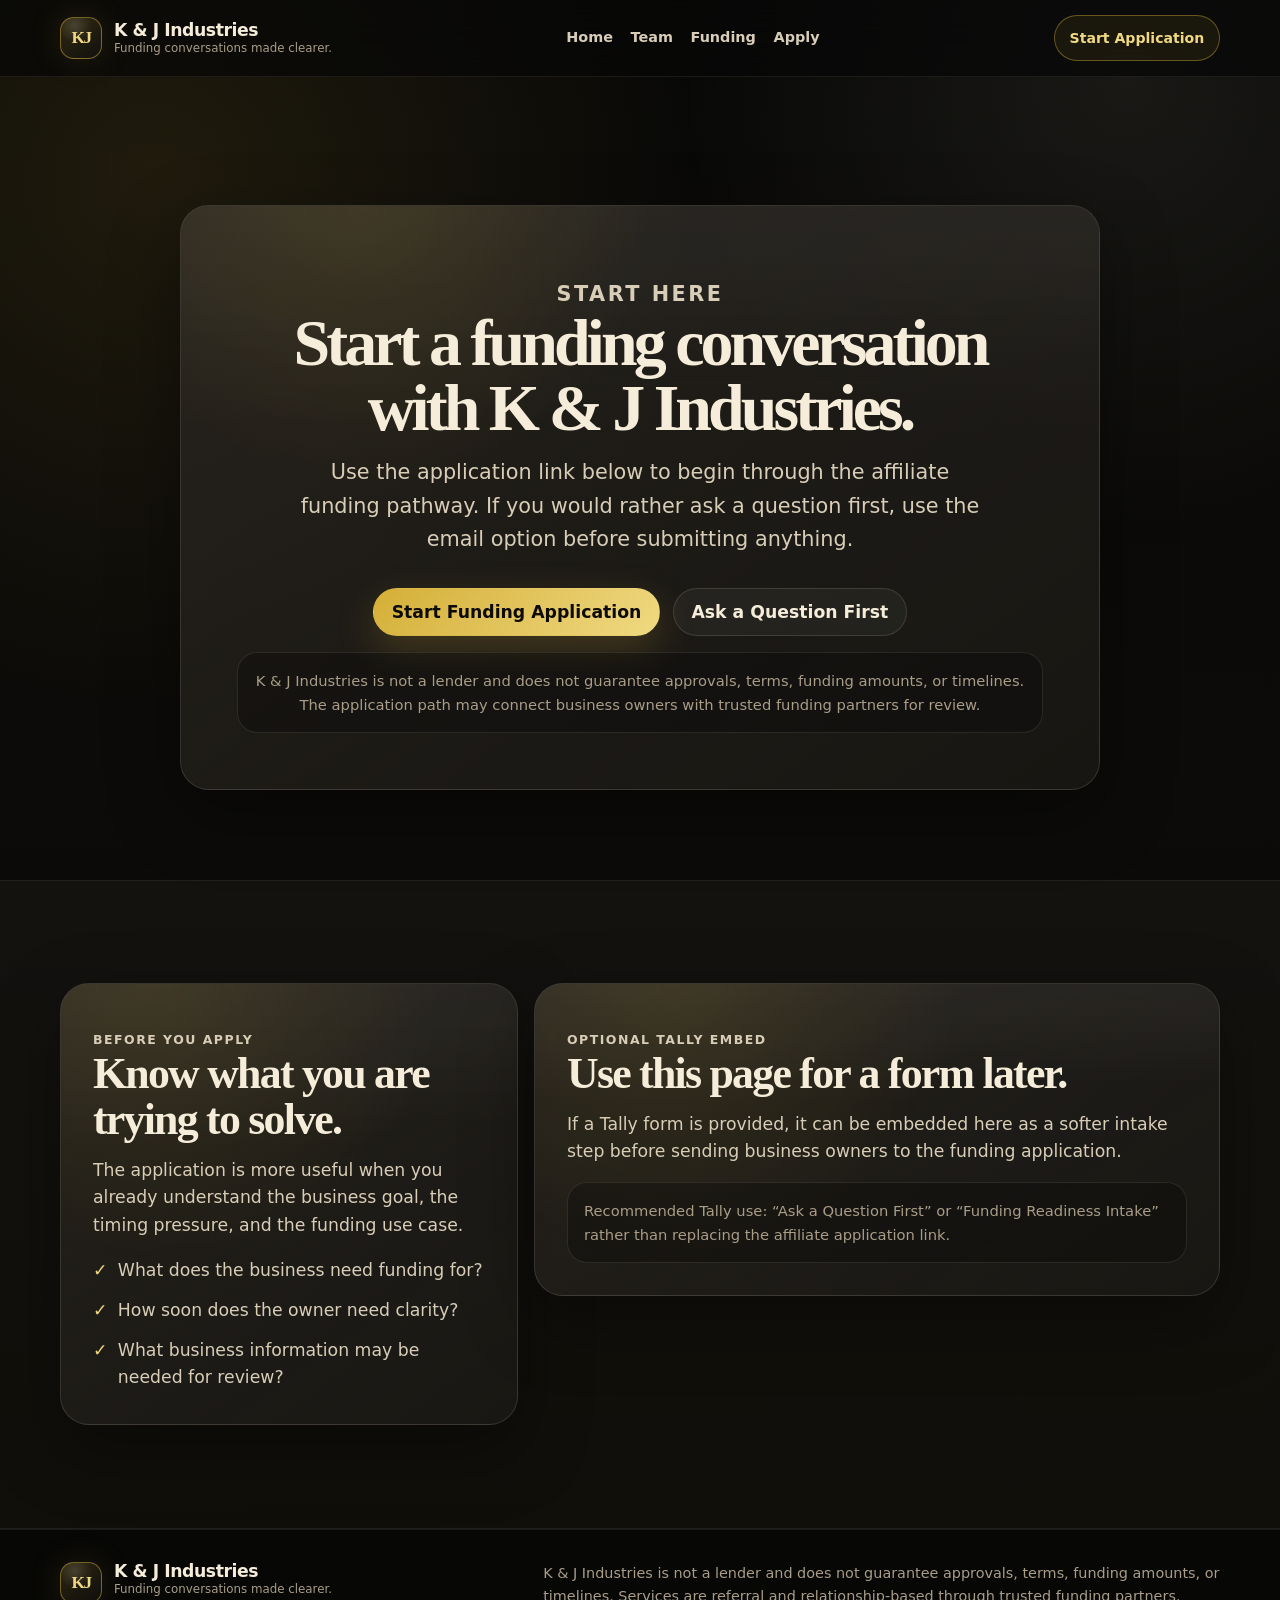
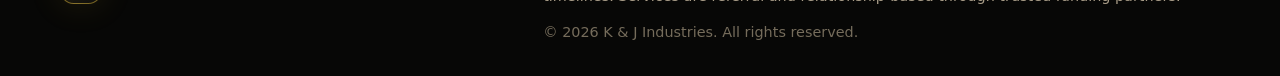
==== commit e35ad2ec: "Wire premium motion layer into apply page" ====
--- a/apply.html
+++ b/apply.html
@@ -17,6 +17,7 @@
   <link rel="stylesheet" href="css/components.css" />
   <link rel="stylesheet" href="css/styles.css" />
   <link rel="stylesheet" href="css/pages.css" />
+  <link rel="stylesheet" href="css/motion.css?v=1" />
 </head>
 <body>
   <a class="skip-link" href="#main">Skip to content</a>
@@ -42,5 +43,6 @@
     <footer class="site-footer"><div class="container footer-grid"><div><a class="brand-lockup footer-brand" href="index.html"><span class="brand-mark">KJ</span><span class="brand-copy"><span class="brand-name">K &amp; J Industries</span><span class="brand-tagline">Funding conversations made clearer.</span></span></a></div><div class="footer-copy"><p>K &amp; J Industries is not a lender and does not guarantee approvals, terms, funding amounts, or timelines. Services are referral and relationship-based through trusted funding partners.</p><p class="footer-meta">© <span data-current-year></span> K &amp; J Industries. All rights reserved.</p></div></div></footer>
   </div>
   <script src="js/main.js?v=2" defer></script>
+  <script src="js/effects.js?v=1" defer></script>
 </body>
 </html>
--- a/css/motion.css
+++ b/css/motion.css
@@ -0,0 +1,205 @@
+/* Premium motion layer: lightweight, no libraries, no build step. */
+
+:root {
+  --motion-spotlight-x: 50%;
+  --motion-spotlight-y: 20%;
+}
+
+body {
+  opacity: 0;
+  transition: opacity 420ms var(--ease);
+}
+
+body.is-loaded {
+  opacity: 1;
+}
+
+.scroll-progress {
+  position: fixed;
+  top: 0;
+  left: 0;
+  z-index: 9999;
+  width: 100%;
+  height: 3px;
+  pointer-events: none;
+  background: transparent;
+}
+
+.scroll-progress__bar {
+  display: block;
+  width: 0%;
+  height: 100%;
+  background: linear-gradient(90deg, var(--color-gold-deep), var(--color-gold), var(--color-gold-soft));
+  box-shadow: 0 0 18px rgba(212, 175, 55, 0.55);
+  transform-origin: left center;
+}
+
+.button-primary,
+.header-cta {
+  position: relative;
+  overflow: hidden;
+  isolation: isolate;
+}
+
+.button-primary::after,
+.header-cta::after {
+  content: "";
+  position: absolute;
+  inset: -40% -70%;
+  z-index: -1;
+  background: linear-gradient(110deg, transparent 35%, rgba(255, 255, 255, 0.42) 48%, transparent 62%);
+  transform: translateX(-55%) rotate(8deg);
+  opacity: 0;
+  transition: transform 520ms var(--ease), opacity 260ms var(--ease);
+}
+
+.button-primary:hover::after,
+.header-cta:hover::after {
+  transform: translateX(55%) rotate(8deg);
+  opacity: 1;
+}
+
+.primary-nav a {
+  position: relative;
+}
+
+.primary-nav a::after {
+  content: "";
+  position: absolute;
+  left: 0;
+  right: 0;
+  bottom: 0.25rem;
+  height: 1px;
+  background: linear-gradient(90deg, transparent, var(--color-gold-soft), transparent);
+  transform: scaleX(0);
+  transform-origin: center;
+  transition: transform var(--speed) var(--ease);
+}
+
+.primary-nav a:hover::after,
+.primary-nav a[aria-current="page"]::after {
+  transform: scaleX(1);
+}
+
+.hero::after,
+.page-hero::after,
+.section-muted::after {
+  content: "";
+  position: absolute;
+  inset: 0;
+  z-index: -1;
+  pointer-events: none;
+  opacity: 0.72;
+  background: radial-gradient(circle at var(--motion-spotlight-x) var(--motion-spotlight-y), rgba(212, 175, 55, 0.13), transparent 24rem);
+  transition: opacity 260ms var(--ease);
+}
+
+.card,
+.hero-panel,
+.profile-feature-card {
+  transform-style: preserve-3d;
+  will-change: transform;
+}
+
+.card:hover,
+.hero-panel:hover,
+.profile-feature-card:hover {
+  box-shadow: var(--shadow-soft), 0 0 42px rgba(212, 175, 55, 0.13);
+}
+
+.bento-card::after,
+.detail-card::after,
+.profile-feature-card::after,
+.apply-panel::after {
+  content: "";
+  position: absolute;
+  inset: 0;
+  pointer-events: none;
+  border-radius: inherit;
+  background: radial-gradient(circle at var(--motion-spotlight-x) var(--motion-spotlight-y), rgba(245, 236, 217, 0.10), transparent 18rem);
+  opacity: 0;
+  transition: opacity var(--speed) var(--ease);
+}
+
+.bento-card:hover::after,
+.detail-card:hover::after,
+.profile-feature-card:hover::after,
+.apply-panel:hover::after {
+  opacity: 1;
+}
+
+.profile-photo-frame img {
+  transition: transform 700ms var(--ease), filter 700ms var(--ease);
+}
+
+.profile-feature-card:hover .profile-photo-frame img {
+  transform: scale(1.045);
+  filter: contrast(1.04) saturate(1.03);
+}
+
+.profile-photo-frame {
+  position: relative;
+}
+
+.profile-photo-frame::after {
+  content: "";
+  position: absolute;
+  inset: 0;
+  pointer-events: none;
+  background: linear-gradient(180deg, transparent 52%, rgba(8, 8, 7, 0.32));
+}
+
+.reveal {
+  transition-delay: var(--reveal-delay, 0ms);
+}
+
+.bento-grid .reveal:nth-child(1) { --reveal-delay: 40ms; }
+.bento-grid .reveal:nth-child(2) { --reveal-delay: 90ms; }
+.bento-grid .reveal:nth-child(3) { --reveal-delay: 140ms; }
+.bento-grid .reveal:nth-child(4) { --reveal-delay: 190ms; }
+.bento-grid .reveal:nth-child(5) { --reveal-delay: 240ms; }
+.bento-grid .reveal:nth-child(6) { --reveal-delay: 290ms; }
+
+@keyframes slowGradientDrift {
+  0% { transform: translate3d(0, 0, 0) scale(1); }
+  50% { transform: translate3d(2%, -2%, 0) scale(1.04); }
+  100% { transform: translate3d(0, 0, 0) scale(1); }
+}
+
+.orb {
+  animation: slowGradientDrift 12s var(--ease) infinite;
+}
+
+.orb-two {
+  animation-duration: 16s;
+  animation-delay: -4s;
+}
+
+@media (prefers-reduced-motion: reduce) {
+  body {
+    opacity: 1;
+    transition: none;
+  }
+
+  .scroll-progress,
+  .button-primary::after,
+  .header-cta::after,
+  .hero::after,
+  .page-hero::after,
+  .section-muted::after,
+  .bento-card::after,
+  .detail-card::after,
+  .profile-feature-card::after,
+  .apply-panel::after {
+    display: none;
+  }
+
+  .orb {
+    animation: none;
+  }
+
+  .profile-feature-card:hover .profile-photo-frame img {
+    transform: none;
+    filter: none;
+  }
+}
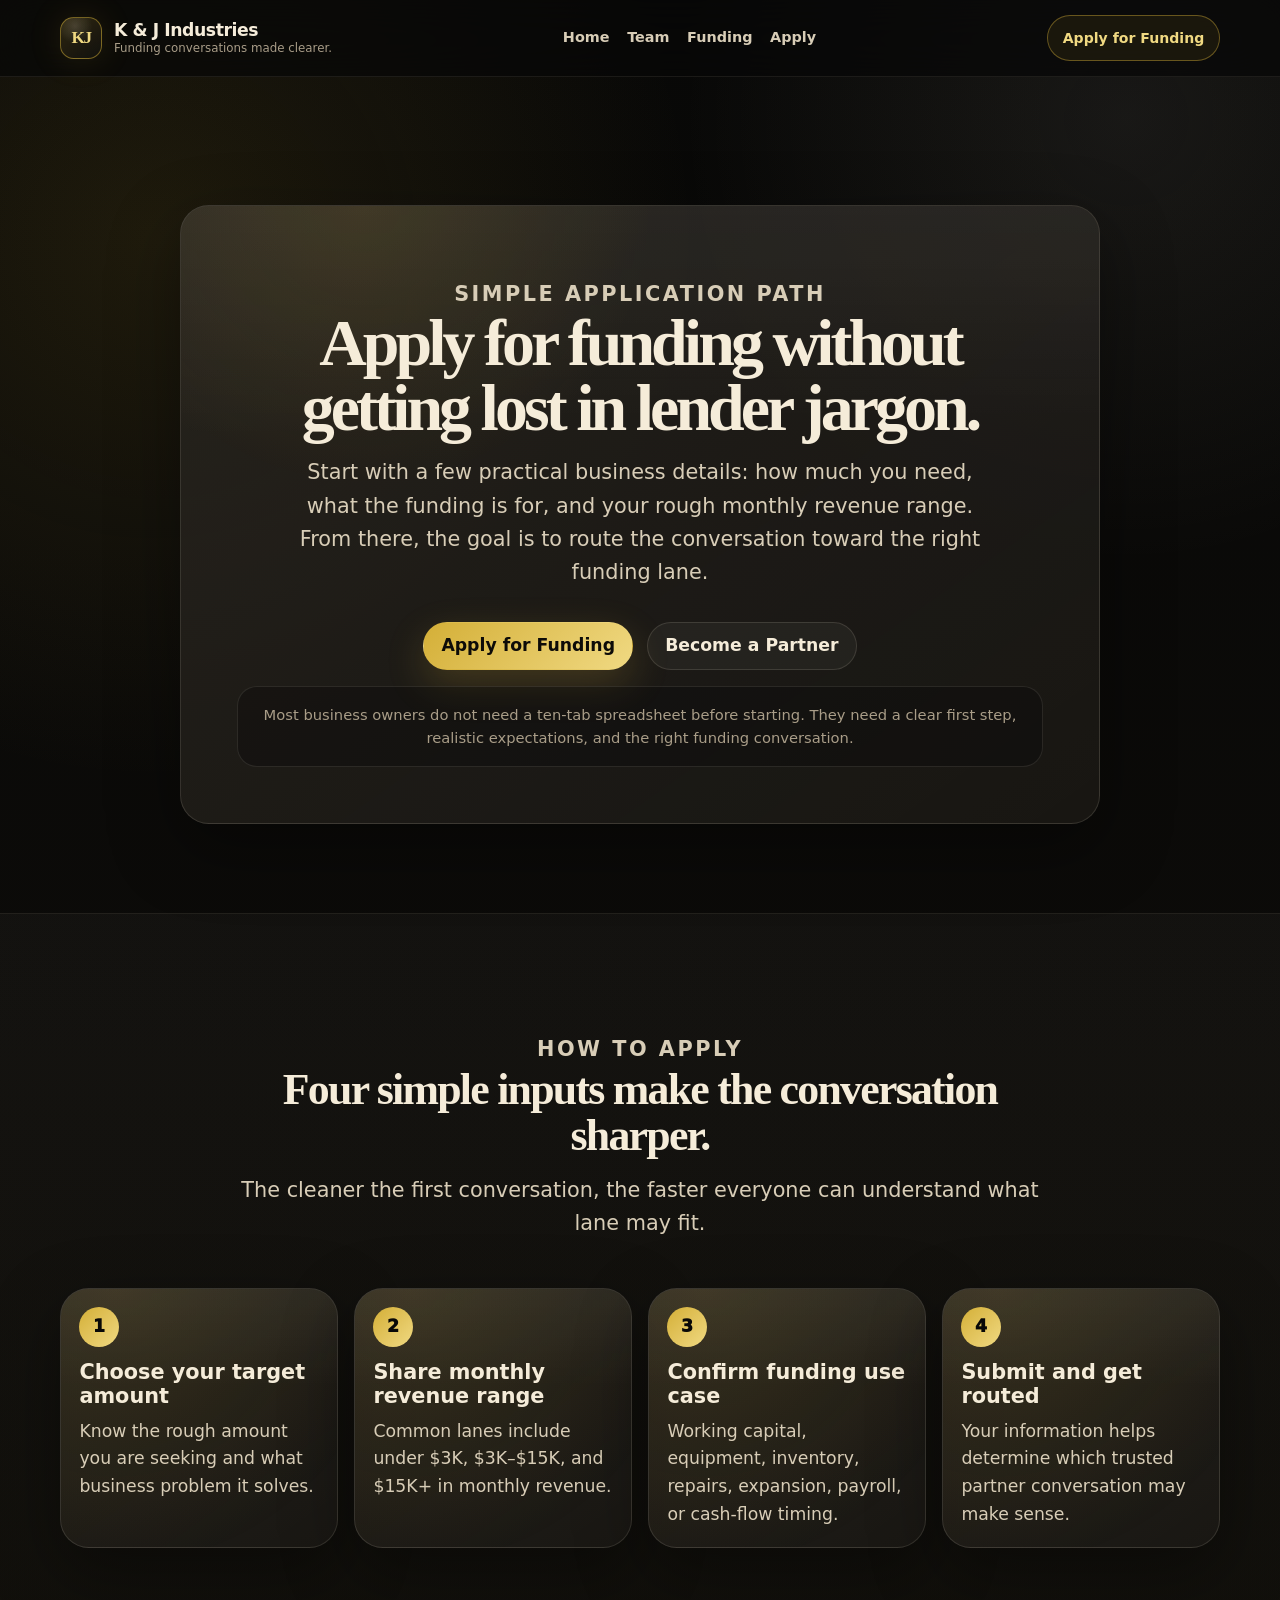
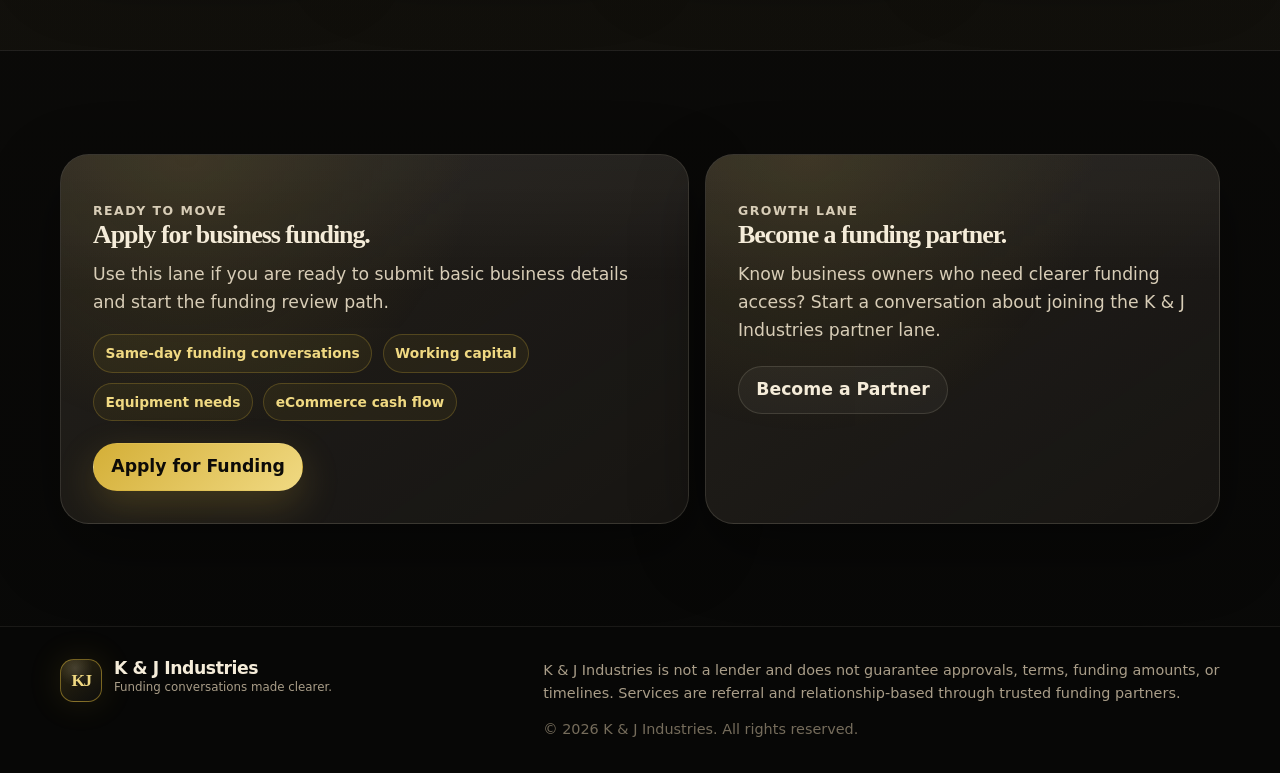
==== commit 9f65e286: "Revise apply page with process and CTA lanes" ====
--- a/apply.html
+++ b/apply.html
@@ -4,11 +4,11 @@
   <meta charset="utf-8" />
   <meta name="viewport" content="width=device-width, initial-scale=1" />
   <title>Apply | K & J Industries</title>
-  <meta name="description" content="Start a funding conversation with K & J Industries and access the affiliate funding application link for trusted funding partner review." />
+  <meta name="description" content="Start a simple funding application with K & J Industries and get routed toward the right funding conversation through trusted partners." />
   <meta name="robots" content="index,follow" />
   <link rel="canonical" href="https://kjindustriesfunding.com/apply" />
   <meta property="og:title" content="Apply | K & J Industries" />
-  <meta property="og:description" content="Start a funding conversation with K & J Industries." />
+  <meta property="og:description" content="Start a simple funding application with K & J Industries." />
   <meta property="og:type" content="website" />
   <meta property="og:url" content="https://kjindustriesfunding.com/apply" />
   <meta property="og:image" content="https://kjindustriesfunding.com/og-image.jpg" />
@@ -27,17 +27,19 @@
         <a class="brand-lockup" href="index.html" aria-label="K & J Industries home"><span class="brand-mark" aria-hidden="true">KJ</span><span class="brand-copy"><span class="brand-name">K &amp; J Industries</span><span class="brand-tagline">Funding conversations made clearer.</span></span></a>
         <button class="nav-toggle" type="button" aria-expanded="false" aria-controls="primary-nav"><span class="sr-only">Toggle navigation</span><span aria-hidden="true"></span><span aria-hidden="true"></span><span aria-hidden="true"></span></button>
         <nav class="primary-nav" id="primary-nav" aria-label="Primary navigation"><a href="index.html">Home</a><a href="team.html">Team</a><a href="funding.html">Funding</a><a href="apply.html">Apply</a></nav>
-        <a class="header-cta" href="https://bit.ly/fundingwithdarwin" target="_blank" rel="noopener noreferrer">Start Application</a>
+        <a class="header-cta" href="/go/funding-application">Apply for Funding</a>
       </div>
     </header>
 
     <main id="main">
       <section class="section page-hero" aria-labelledby="apply-title">
         <div class="hero-bg" aria-hidden="true"><span class="orb orb-one"></span><span class="orb orb-two"></span><span class="grid-glow"></span></div>
-        <div class="container"><div class="card apply-panel reveal"><p class="page-kicker">Start here</p><h1 id="apply-title">Start a funding conversation with K &amp; J Industries.</h1><p>Use the application link below to begin through the affiliate funding pathway. If you would rather ask a question first, use the email option before submitting anything.</p><div class="page-actions" style="justify-content:center;"><a class="button button-primary" href="https://bit.ly/fundingwithdarwin" target="_blank" rel="noopener noreferrer">Start Funding Application</a><a class="button button-secondary" href="mailto:hello@kjindustriesfunding.com?subject=Question%20Before%20Funding%20Application">Ask a Question First</a></div><div class="notice-card">K &amp; J Industries is not a lender and does not guarantee approvals, terms, funding amounts, or timelines. The application path may connect business owners with trusted funding partners for review.</div></div></div>
+        <div class="container"><div class="card apply-panel reveal"><p class="page-kicker">Simple application path</p><h1 id="apply-title">Apply for funding without getting lost in lender jargon.</h1><p>Start with a few practical business details: how much you need, what the funding is for, and your rough monthly revenue range. From there, the goal is to route the conversation toward the right funding lane.</p><div class="page-actions" style="justify-content:center;"><a class="button button-primary" href="/go/funding-application">Apply for Funding</a><a class="button button-secondary" href="mailto:hello@kjindustriesfunding.com?subject=Become%20a%20K%20%26%20J%20Industries%20Funding%20Partner">Become a Partner</a></div><div class="notice-card">Most business owners do not need a ten-tab spreadsheet before starting. They need a clear first step, realistic expectations, and the right funding conversation.</div></div></div>
       </section>
 
-      <section class="section section-muted"><div class="container split-grid"><article class="card detail-card reveal"><p class="eyebrow">Before you apply</p><h2>Know what you are trying to solve.</h2><p>The application is more useful when you already understand the business goal, the timing pressure, and the funding use case.</p><ul class="inline-list"><li><span class="check">✓</span><span>What does the business need funding for?</span></li><li><span class="check">✓</span><span>How soon does the owner need clarity?</span></li><li><span class="check">✓</span><span>What business information may be needed for review?</span></li></ul></article><article class="card detail-card reveal"><p class="eyebrow">Optional Tally embed</p><h2>Use this page for a form later.</h2><p>If a Tally form is provided, it can be embedded here as a softer intake step before sending business owners to the funding application.</p><div class="notice-card">Recommended Tally use: “Ask a Question First” or “Funding Readiness Intake” rather than replacing the affiliate application link.</div></article></div></section>
+      <section class="section section-muted"><div class="container"><div class="section-heading center reveal"><p class="eyebrow">How to apply</p><h2>Four simple inputs make the conversation sharper.</h2><p>The cleaner the first conversation, the faster everyone can understand what lane may fit.</p></div><div class="flow-grid"><article class="card flow-step reveal"><span class="flow-step-number">1</span><h3>Choose your target amount</h3><p>Know the rough amount you are seeking and what business problem it solves.</p></article><article class="card flow-step reveal"><span class="flow-step-number">2</span><h3>Share monthly revenue range</h3><p>Common lanes include under $3K, $3K–$15K, and $15K+ in monthly revenue.</p></article><article class="card flow-step reveal"><span class="flow-step-number">3</span><h3>Confirm funding use case</h3><p>Working capital, equipment, inventory, repairs, expansion, payroll, or cash-flow timing.</p></article><article class="card flow-step reveal"><span class="flow-step-number">4</span><h3>Submit and get routed</h3><p>Your information helps determine which trusted partner conversation may make sense.</p></article></div></div></section>
+
+      <section class="section"><div class="container cta-lane-grid"><article class="card cta-lane reveal"><p class="eyebrow">Ready to move</p><h2>Apply for business funding.</h2><p>Use this lane if you are ready to submit basic business details and start the funding review path.</p><div class="funding-chip-row"><span class="funding-chip">Same-day funding conversations</span><span class="funding-chip">Working capital</span><span class="funding-chip">Equipment needs</span><span class="funding-chip">eCommerce cash flow</span></div><a class="button button-primary" href="/go/funding-application" style="margin-top:1.35rem;">Apply for Funding</a></article><article class="card cta-lane reveal"><p class="eyebrow">Growth lane</p><h2>Become a funding partner.</h2><p>Know business owners who need clearer funding access? Start a conversation about joining the K &amp; J Industries partner lane.</p><a class="button button-secondary" href="mailto:hello@kjindustriesfunding.com?subject=Become%20a%20K%20%26%20J%20Industries%20Funding%20Partner" style="margin-top:1.35rem;">Become a Partner</a></article></div></section>
     </main>
 
     <footer class="site-footer"><div class="container footer-grid"><div><a class="brand-lockup footer-brand" href="index.html"><span class="brand-mark">KJ</span><span class="brand-copy"><span class="brand-name">K &amp; J Industries</span><span class="brand-tagline">Funding conversations made clearer.</span></span></a></div><div class="footer-copy"><p>K &amp; J Industries is not a lender and does not guarantee approvals, terms, funding amounts, or timelines. Services are referral and relationship-based through trusted funding partners.</p><p class="footer-meta">© <span data-current-year></span> K &amp; J Industries. All rights reserved.</p></div></div></footer>
--- a/css/pages.css
+++ b/css/pages.css
@@ -181,14 +181,148 @@
   color: var(--color-parchment-soft);
 }
 
+.trust-strip {
+  display: grid;
+  grid-template-columns: repeat(4, 1fr);
+  gap: 0.85rem;
+  padding: 0.9rem;
+}
+
+.trust-item {
+  min-height: 132px;
+  padding: 1rem;
+  border: 1px solid rgba(245, 236, 217, 0.09);
+  border-radius: var(--radius-md);
+  background: rgba(8, 8, 7, 0.28);
+}
+
+.trust-item strong {
+  display: block;
+  color: var(--color-parchment);
+  line-height: 1.15;
+}
+
+.trust-item span {
+  display: block;
+  margin-top: 0.45rem;
+  color: var(--color-muted);
+  font-size: 0.9rem;
+}
+
+.flow-grid {
+  display: grid;
+  grid-template-columns: repeat(4, 1fr);
+  gap: 1rem;
+}
+
+.flow-step {
+  padding: 1.15rem;
+}
+
+.flow-step-number {
+  display: inline-flex;
+  align-items: center;
+  justify-content: center;
+  width: 2.45rem;
+  height: 2.45rem;
+  border-radius: 999px;
+  color: #080807;
+  background: linear-gradient(135deg, var(--color-gold), var(--color-gold-soft));
+  font-weight: 950;
+}
+
+.flow-step h3 {
+  margin: 0.9rem 0 0;
+  font-size: var(--step-1);
+  line-height: 1.15;
+}
+
+.flow-step p {
+  margin: 0.55rem 0 0;
+  color: var(--color-parchment-soft);
+}
+
+.audience-grid {
+  display: grid;
+  grid-template-columns: repeat(3, 1fr);
+  gap: 1rem;
+}
+
+.audience-card {
+  min-height: 190px;
+  padding: 1.2rem;
+}
+
+.audience-card h3 {
+  margin: 0;
+  font-size: var(--step-1);
+  line-height: 1.15;
+}
+
+.audience-card p {
+  margin: 0.65rem 0 0;
+  color: var(--color-parchment-soft);
+}
+
+.funding-chip-row {
+  display: flex;
+  flex-wrap: wrap;
+  gap: 0.65rem;
+  margin-top: 1.1rem;
+}
+
+.funding-chip {
+  display: inline-flex;
+  align-items: center;
+  min-height: 2.35rem;
+  padding: 0.45rem 0.72rem;
+  border: 1px solid rgba(212, 175, 55, 0.25);
+  border-radius: 999px;
+  color: var(--color-gold-soft);
+  background: rgba(212, 175, 55, 0.065);
+  font-size: 0.86rem;
+  font-weight: 800;
+}
+
+.cta-lane-grid {
+  display: grid;
+  grid-template-columns: 1.1fr 0.9fr;
+  gap: 1rem;
+  align-items: stretch;
+}
+
+.cta-lane {
+  padding: clamp(1.2rem, 3vw, 2rem);
+}
+
+.cta-lane h2,
+.cta-lane h3 {
+  margin: 0;
+  font-family: var(--font-serif);
+  letter-spacing: -0.04em;
+  line-height: 1.05;
+}
+
+.cta-lane p {
+  margin: 0.85rem 0 0;
+  color: var(--color-parchment-soft);
+}
+
 @media (max-width: 940px) {
   .page-hero-grid,
-  .split-grid {
+  .split-grid,
+  .cta-lane-grid {
     grid-template-columns: 1fr;
   }
 
   .funding-card {
     grid-column: span 6;
+  }
+
+  .trust-strip,
+  .flow-grid,
+  .audience-grid {
+    grid-template-columns: repeat(2, 1fr);
   }
 }
 
@@ -200,4 +334,10 @@
   .funding-card {
     grid-column: auto;
   }
-}
+
+  .trust-strip,
+  .flow-grid,
+  .audience-grid {
+    grid-template-columns: 1fr;
+  }
+}
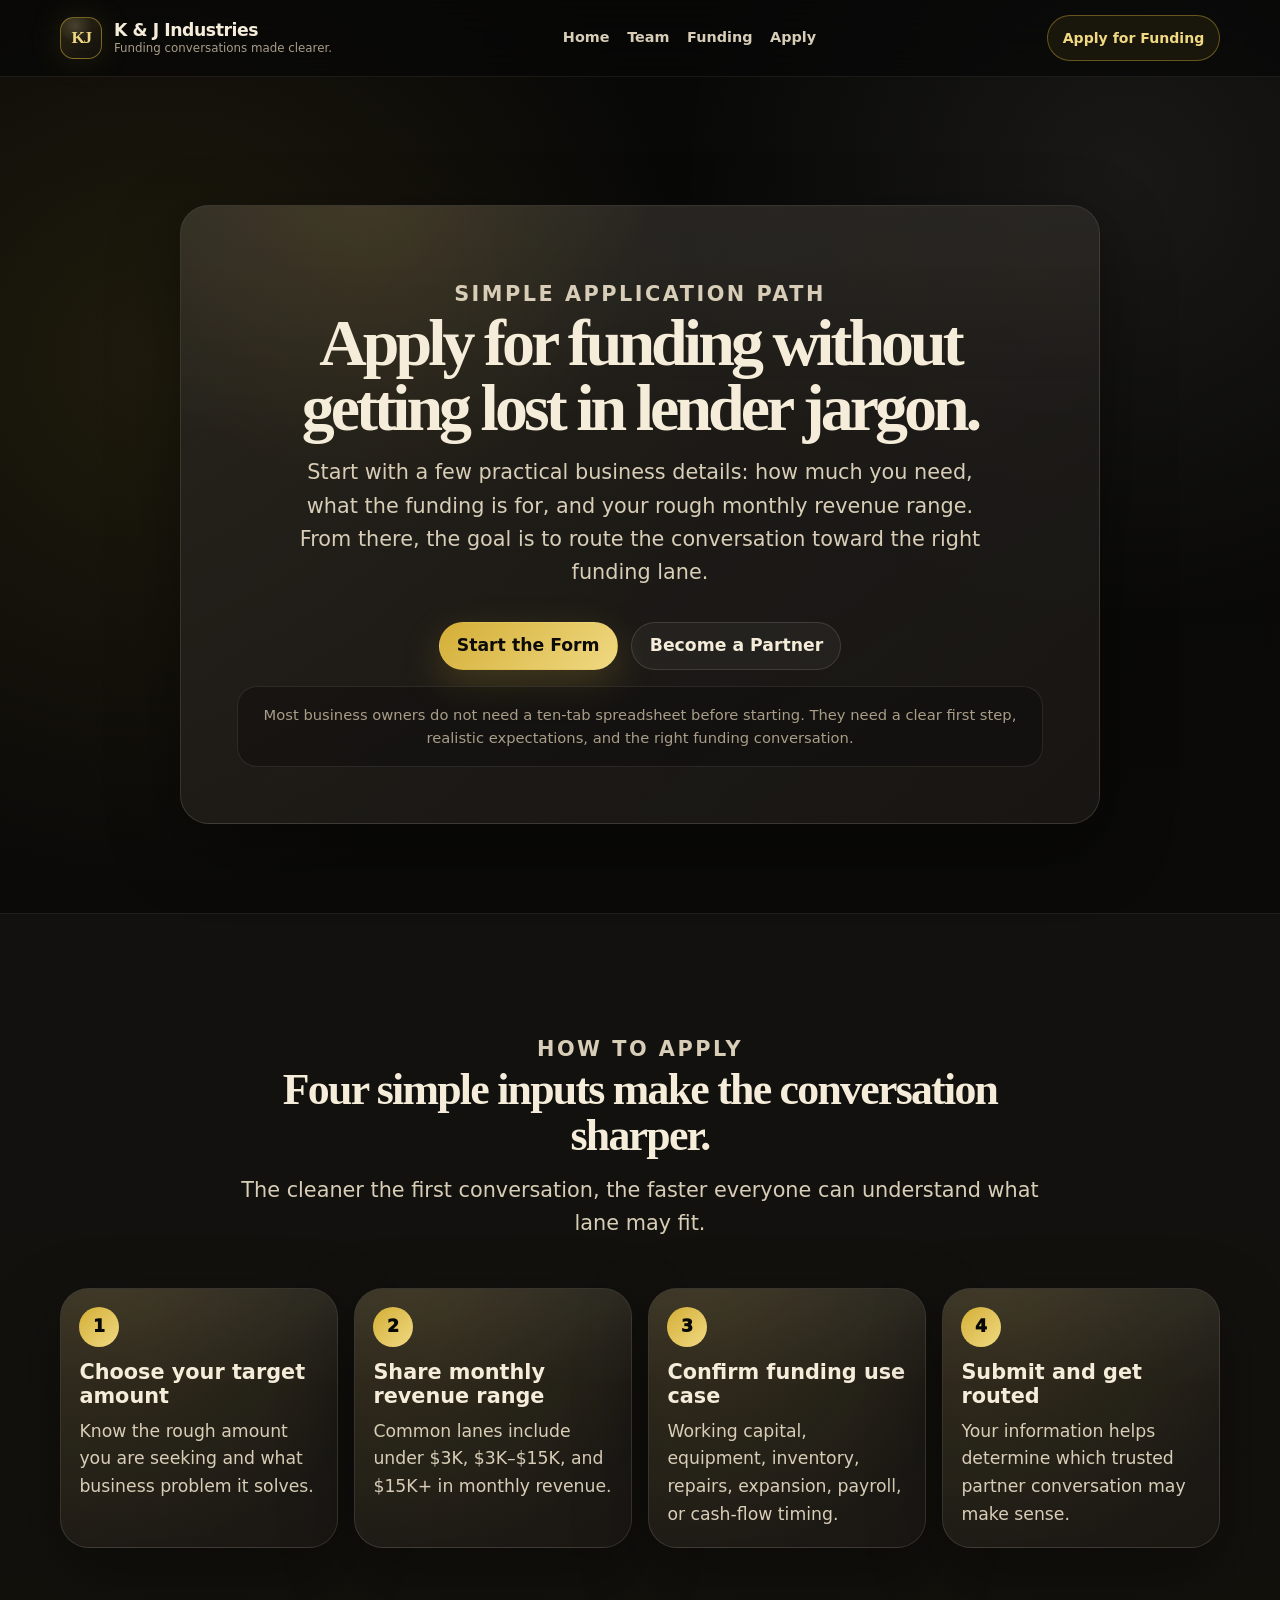
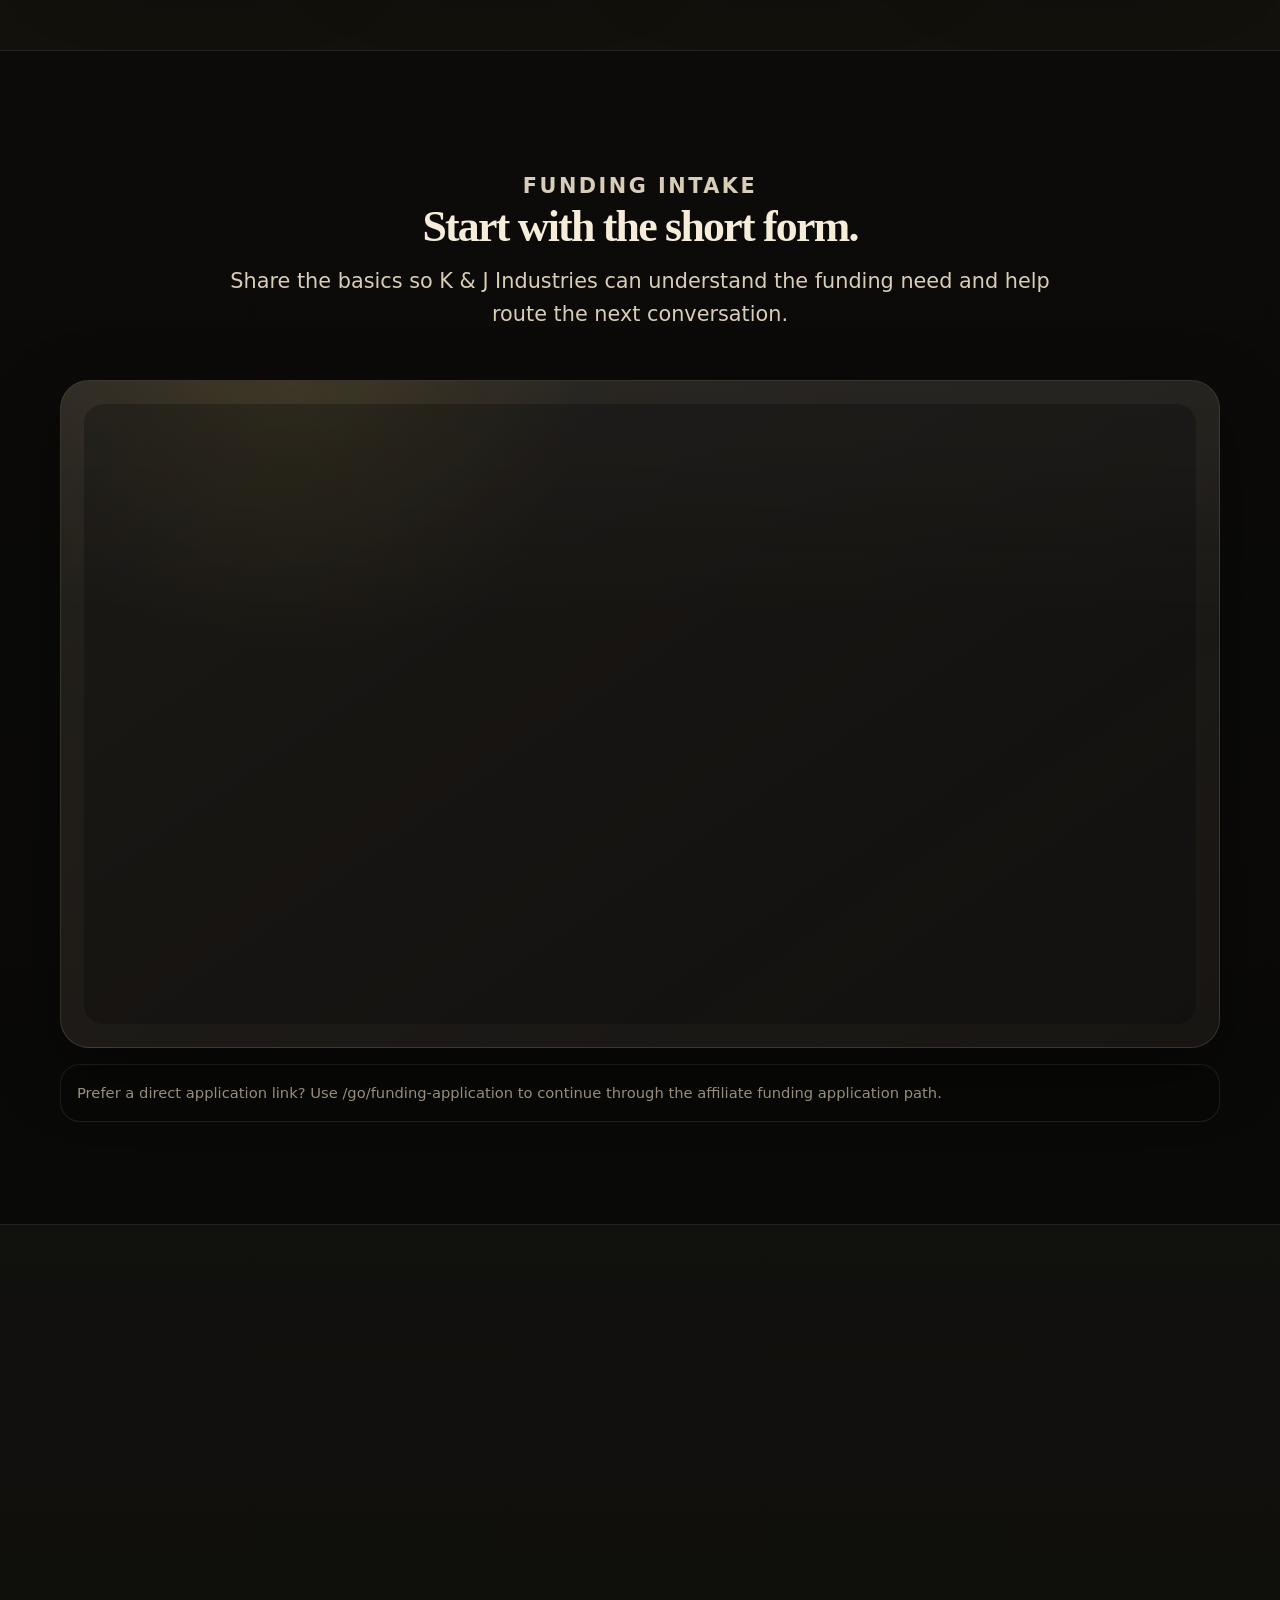
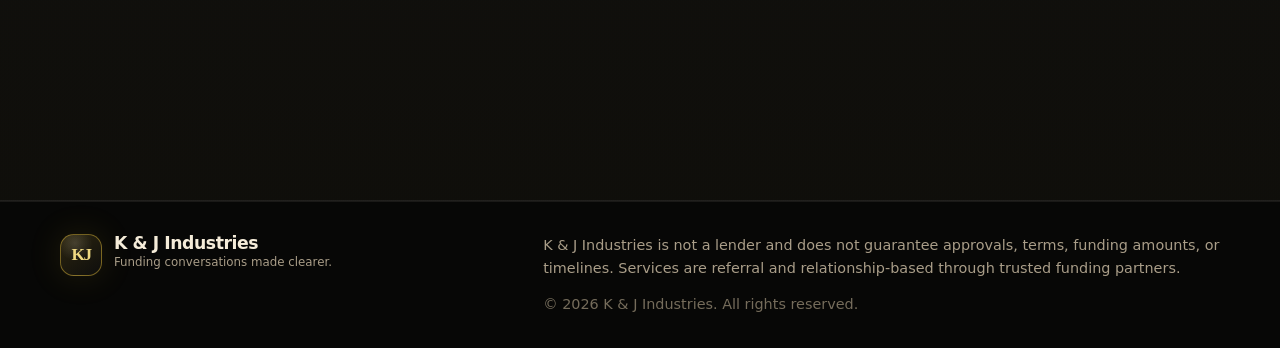
==== commit c93e278a: "Embed Tally funding form on apply page" ====
--- a/apply.html
+++ b/apply.html
@@ -27,24 +27,27 @@
         <a class="brand-lockup" href="index.html" aria-label="K & J Industries home"><span class="brand-mark" aria-hidden="true">KJ</span><span class="brand-copy"><span class="brand-name">K &amp; J Industries</span><span class="brand-tagline">Funding conversations made clearer.</span></span></a>
         <button class="nav-toggle" type="button" aria-expanded="false" aria-controls="primary-nav"><span class="sr-only">Toggle navigation</span><span aria-hidden="true"></span><span aria-hidden="true"></span><span aria-hidden="true"></span></button>
         <nav class="primary-nav" id="primary-nav" aria-label="Primary navigation"><a href="index.html">Home</a><a href="team.html">Team</a><a href="funding.html">Funding</a><a href="apply.html">Apply</a></nav>
-        <a class="header-cta" href="/go/funding-application">Apply for Funding</a>
+        <a class="header-cta" href="#funding-form">Apply for Funding</a>
       </div>
     </header>
 
     <main id="main">
       <section class="section page-hero" aria-labelledby="apply-title">
         <div class="hero-bg" aria-hidden="true"><span class="orb orb-one"></span><span class="orb orb-two"></span><span class="grid-glow"></span></div>
-        <div class="container"><div class="card apply-panel reveal"><p class="page-kicker">Simple application path</p><h1 id="apply-title">Apply for funding without getting lost in lender jargon.</h1><p>Start with a few practical business details: how much you need, what the funding is for, and your rough monthly revenue range. From there, the goal is to route the conversation toward the right funding lane.</p><div class="page-actions" style="justify-content:center;"><a class="button button-primary" href="/go/funding-application">Apply for Funding</a><a class="button button-secondary" href="mailto:hello@kjindustriesfunding.com?subject=Become%20a%20K%20%26%20J%20Industries%20Funding%20Partner">Become a Partner</a></div><div class="notice-card">Most business owners do not need a ten-tab spreadsheet before starting. They need a clear first step, realistic expectations, and the right funding conversation.</div></div></div>
+        <div class="container"><div class="card apply-panel reveal"><p class="page-kicker">Simple application path</p><h1 id="apply-title">Apply for funding without getting lost in lender jargon.</h1><p>Start with a few practical business details: how much you need, what the funding is for, and your rough monthly revenue range. From there, the goal is to route the conversation toward the right funding lane.</p><div class="page-actions" style="justify-content:center;"><a class="button button-primary" href="#funding-form">Start the Form</a><a class="button button-secondary" href="mailto:hello@kjindustriesfunding.com?subject=Become%20a%20K%20%26%20J%20Industries%20Funding%20Partner">Become a Partner</a></div><div class="notice-card">Most business owners do not need a ten-tab spreadsheet before starting. They need a clear first step, realistic expectations, and the right funding conversation.</div></div></div>
       </section>
 
       <section class="section section-muted"><div class="container"><div class="section-heading center reveal"><p class="eyebrow">How to apply</p><h2>Four simple inputs make the conversation sharper.</h2><p>The cleaner the first conversation, the faster everyone can understand what lane may fit.</p></div><div class="flow-grid"><article class="card flow-step reveal"><span class="flow-step-number">1</span><h3>Choose your target amount</h3><p>Know the rough amount you are seeking and what business problem it solves.</p></article><article class="card flow-step reveal"><span class="flow-step-number">2</span><h3>Share monthly revenue range</h3><p>Common lanes include under $3K, $3K–$15K, and $15K+ in monthly revenue.</p></article><article class="card flow-step reveal"><span class="flow-step-number">3</span><h3>Confirm funding use case</h3><p>Working capital, equipment, inventory, repairs, expansion, payroll, or cash-flow timing.</p></article><article class="card flow-step reveal"><span class="flow-step-number">4</span><h3>Submit and get routed</h3><p>Your information helps determine which trusted partner conversation may make sense.</p></article></div></div></section>
 
-      <section class="section"><div class="container cta-lane-grid"><article class="card cta-lane reveal"><p class="eyebrow">Ready to move</p><h2>Apply for business funding.</h2><p>Use this lane if you are ready to submit basic business details and start the funding review path.</p><div class="funding-chip-row"><span class="funding-chip">Same-day funding conversations</span><span class="funding-chip">Working capital</span><span class="funding-chip">Equipment needs</span><span class="funding-chip">eCommerce cash flow</span></div><a class="button button-primary" href="/go/funding-application" style="margin-top:1.35rem;">Apply for Funding</a></article><article class="card cta-lane reveal"><p class="eyebrow">Growth lane</p><h2>Become a funding partner.</h2><p>Know business owners who need clearer funding access? Start a conversation about joining the K &amp; J Industries partner lane.</p><a class="button button-secondary" href="mailto:hello@kjindustriesfunding.com?subject=Become%20a%20K%20%26%20J%20Industries%20Funding%20Partner" style="margin-top:1.35rem;">Become a Partner</a></article></div></section>
+      <section id="funding-form" class="section"><div class="container"><div class="section-heading center reveal"><p class="eyebrow">Funding intake</p><h2>Start with the short form.</h2><p>Share the basics so K &amp; J Industries can understand the funding need and help route the next conversation.</p></div><div class="card tally-embed-card reveal"><iframe data-tally-src="https://tally.so/embed/w4R2Ad?alignLeft=1&hideTitle=1&transparentBackground=1&dynamicHeight=1" loading="lazy" width="100%" height="620" frameborder="0" marginheight="0" marginwidth="0" title="Funding for ANY Reason"></iframe></div><div class="notice-card">Prefer a direct application link? Use <a href="/go/funding-application">/go/funding-application</a> to continue through the affiliate funding application path.</div></div></section>
+
+      <section class="section section-muted"><div class="container cta-lane-grid"><article class="card cta-lane reveal"><p class="eyebrow">Ready to move</p><h2>Apply for business funding.</h2><p>Use this lane if you are ready to submit basic business details and start the funding review path.</p><div class="funding-chip-row"><span class="funding-chip">Same-day funding conversations</span><span class="funding-chip">Working capital</span><span class="funding-chip">Equipment needs</span><span class="funding-chip">eCommerce cash flow</span></div><a class="button button-primary" href="#funding-form" style="margin-top:1.35rem;">Start the Form</a></article><article class="card cta-lane reveal"><p class="eyebrow">Growth lane</p><h2>Become a funding partner.</h2><p>Know business owners who need clearer funding access? Start a conversation about joining the K &amp; J Industries partner lane.</p><a class="button button-secondary" href="mailto:hello@kjindustriesfunding.com?subject=Become%20a%20K%20%26%20J%20Industries%20Funding%20Partner" style="margin-top:1.35rem;">Become a Partner</a></article></div></section>
     </main>
 
     <footer class="site-footer"><div class="container footer-grid"><div><a class="brand-lockup footer-brand" href="index.html"><span class="brand-mark">KJ</span><span class="brand-copy"><span class="brand-name">K &amp; J Industries</span><span class="brand-tagline">Funding conversations made clearer.</span></span></a></div><div class="footer-copy"><p>K &amp; J Industries is not a lender and does not guarantee approvals, terms, funding amounts, or timelines. Services are referral and relationship-based through trusted funding partners.</p><p class="footer-meta">© <span data-current-year></span> K &amp; J Industries. All rights reserved.</p></div></div></footer>
   </div>
   <script src="js/main.js?v=2" defer></script>
   <script src="js/effects.js?v=1" defer></script>
+  <script src="https://tally.so/widgets/embed.js" defer></script>
 </body>
 </html>
--- a/css/pages.css
+++ b/css/pages.css
@@ -308,6 +308,19 @@
   color: var(--color-parchment-soft);
 }
 
+.tally-embed-card {
+  padding: clamp(1.1rem, 3vw, 1.45rem);
+}
+
+.tally-embed-card iframe {
+  display: block;
+  width: 100%;
+  min-height: 620px;
+  border: 0;
+  border-radius: var(--radius-md);
+  background: rgba(8, 8, 7, 0.3);
+}
+
 @media (max-width: 940px) {
   .page-hero-grid,
   .split-grid,
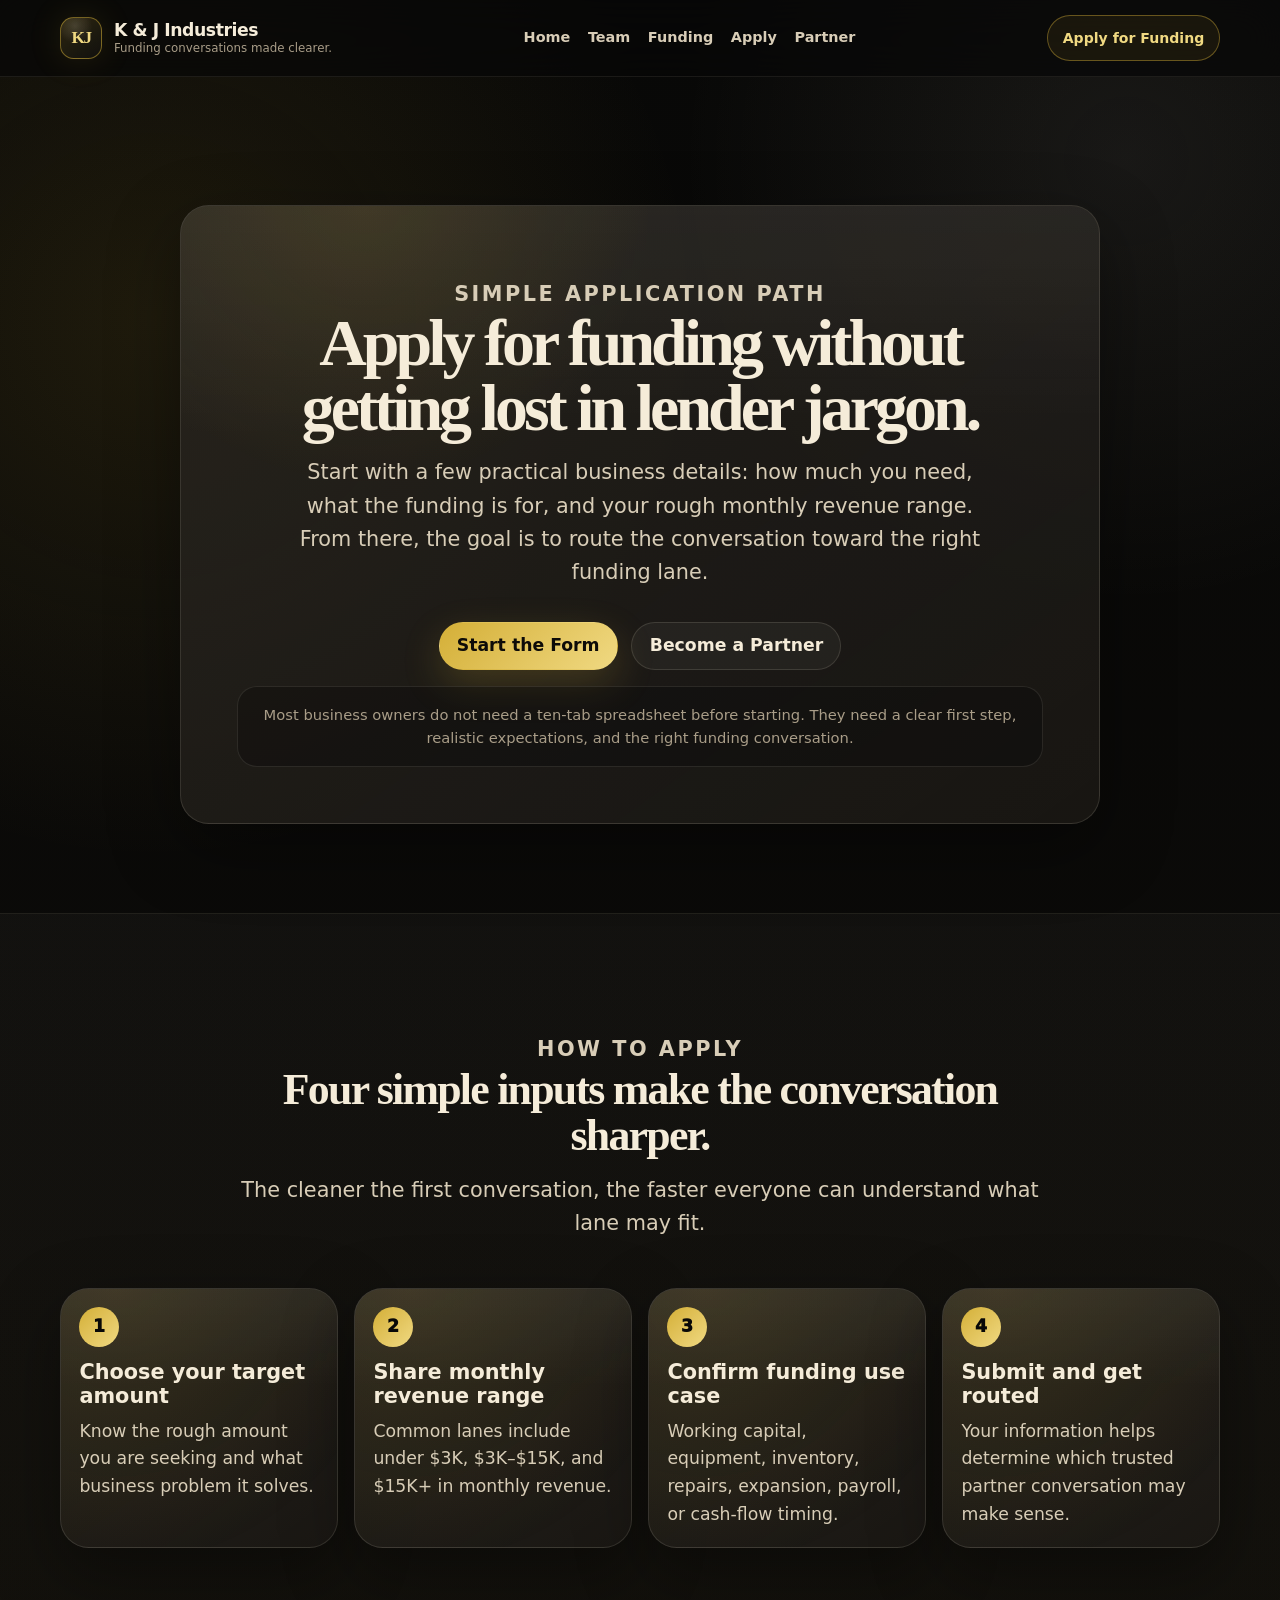
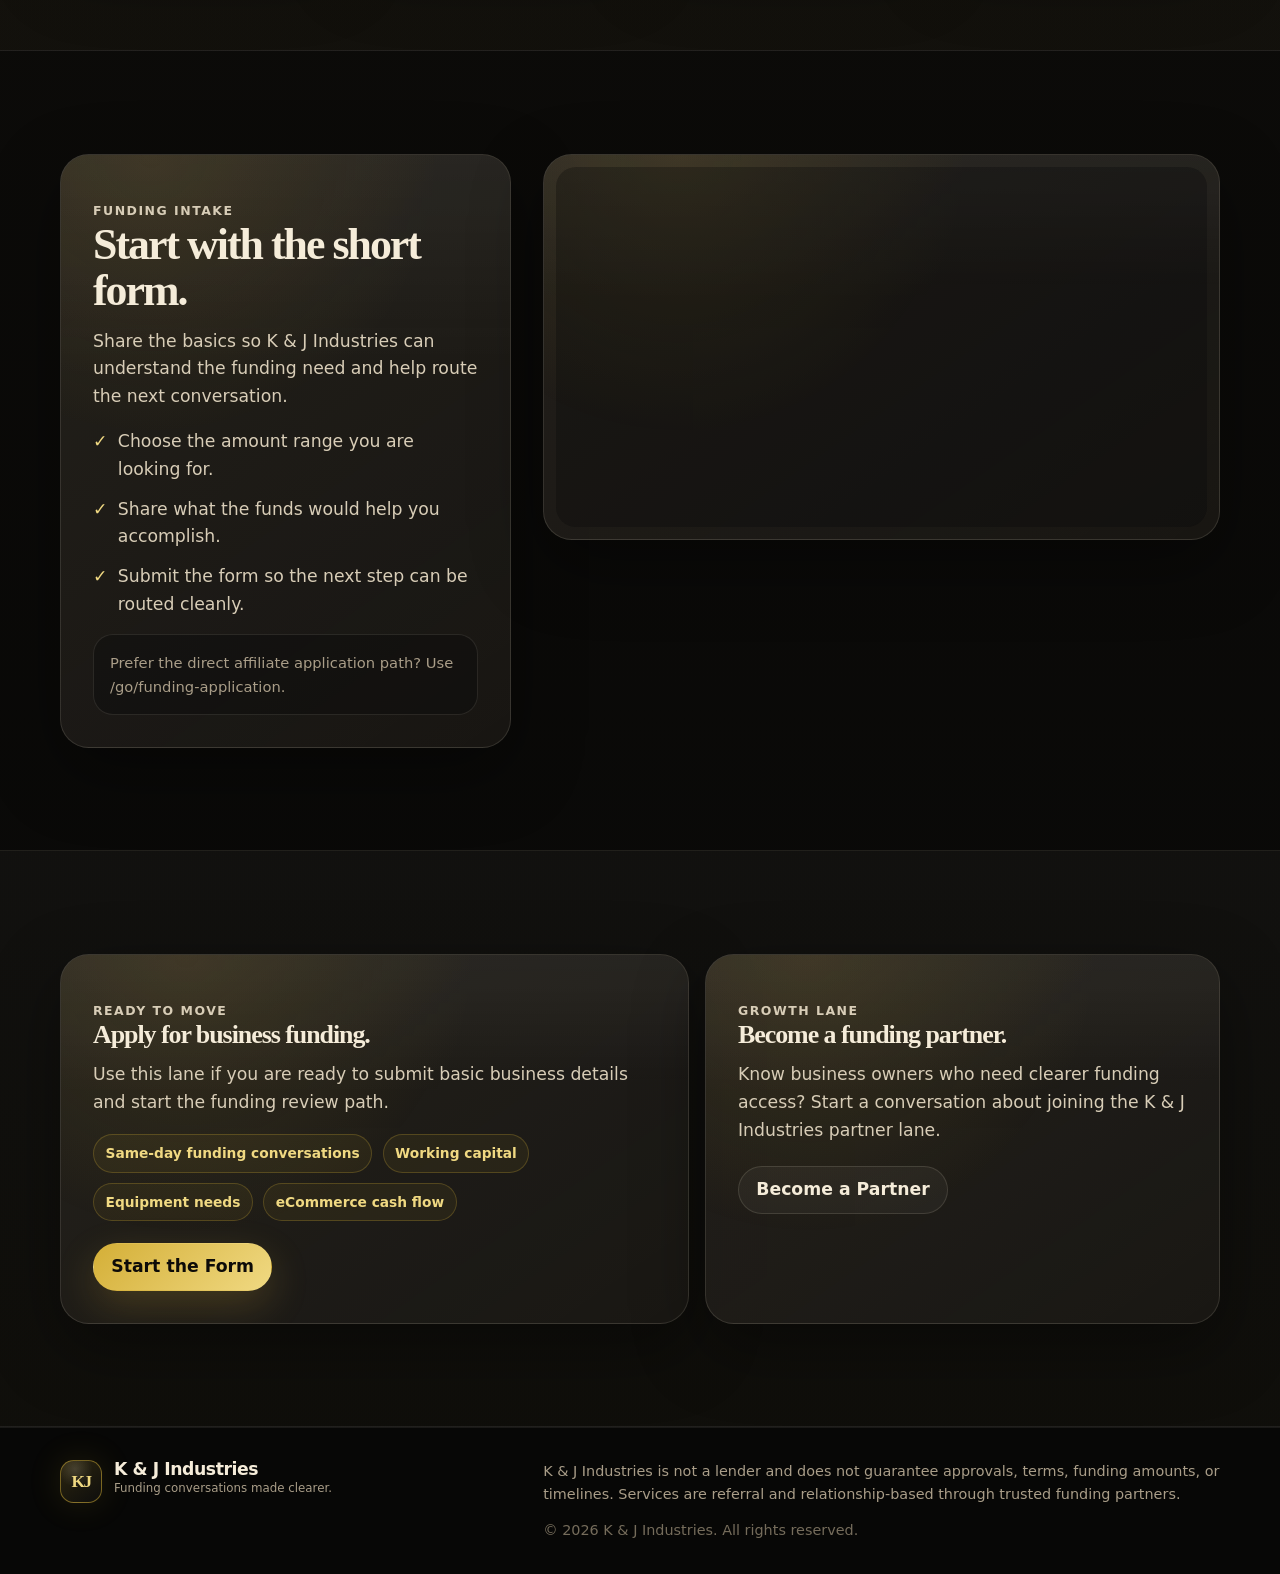
==== commit 321bc4b1: "Refactor apply form into two-column layout" ====
--- a/apply.html
+++ b/apply.html
@@ -26,7 +26,7 @@
       <div class="container header-inner">
         <a class="brand-lockup" href="index.html" aria-label="K & J Industries home"><span class="brand-mark" aria-hidden="true">KJ</span><span class="brand-copy"><span class="brand-name">K &amp; J Industries</span><span class="brand-tagline">Funding conversations made clearer.</span></span></a>
         <button class="nav-toggle" type="button" aria-expanded="false" aria-controls="primary-nav"><span class="sr-only">Toggle navigation</span><span aria-hidden="true"></span><span aria-hidden="true"></span><span aria-hidden="true"></span></button>
-        <nav class="primary-nav" id="primary-nav" aria-label="Primary navigation"><a href="index.html">Home</a><a href="team.html">Team</a><a href="funding.html">Funding</a><a href="apply.html">Apply</a></nav>
+        <nav class="primary-nav" id="primary-nav" aria-label="Primary navigation"><a href="index.html">Home</a><a href="team.html">Team</a><a href="funding.html">Funding</a><a href="apply.html">Apply</a><a href="partner.html">Partner</a></nav>
         <a class="header-cta" href="#funding-form">Apply for Funding</a>
       </div>
     </header>
@@ -34,14 +34,14 @@
     <main id="main">
       <section class="section page-hero" aria-labelledby="apply-title">
         <div class="hero-bg" aria-hidden="true"><span class="orb orb-one"></span><span class="orb orb-two"></span><span class="grid-glow"></span></div>
-        <div class="container"><div class="card apply-panel reveal"><p class="page-kicker">Simple application path</p><h1 id="apply-title">Apply for funding without getting lost in lender jargon.</h1><p>Start with a few practical business details: how much you need, what the funding is for, and your rough monthly revenue range. From there, the goal is to route the conversation toward the right funding lane.</p><div class="page-actions" style="justify-content:center;"><a class="button button-primary" href="#funding-form">Start the Form</a><a class="button button-secondary" href="mailto:hello@kjindustriesfunding.com?subject=Become%20a%20K%20%26%20J%20Industries%20Funding%20Partner">Become a Partner</a></div><div class="notice-card">Most business owners do not need a ten-tab spreadsheet before starting. They need a clear first step, realistic expectations, and the right funding conversation.</div></div></div>
+        <div class="container"><div class="card apply-panel reveal"><p class="page-kicker">Simple application path</p><h1 id="apply-title">Apply for funding without getting lost in lender jargon.</h1><p>Start with a few practical business details: how much you need, what the funding is for, and your rough monthly revenue range. From there, the goal is to route the conversation toward the right funding lane.</p><div class="page-actions" style="justify-content:center;"><a class="button button-primary" href="#funding-form">Start the Form</a><a class="button button-secondary" href="partner.html">Become a Partner</a></div><div class="notice-card">Most business owners do not need a ten-tab spreadsheet before starting. They need a clear first step, realistic expectations, and the right funding conversation.</div></div></div>
       </section>
 
       <section class="section section-muted"><div class="container"><div class="section-heading center reveal"><p class="eyebrow">How to apply</p><h2>Four simple inputs make the conversation sharper.</h2><p>The cleaner the first conversation, the faster everyone can understand what lane may fit.</p></div><div class="flow-grid"><article class="card flow-step reveal"><span class="flow-step-number">1</span><h3>Choose your target amount</h3><p>Know the rough amount you are seeking and what business problem it solves.</p></article><article class="card flow-step reveal"><span class="flow-step-number">2</span><h3>Share monthly revenue range</h3><p>Common lanes include under $3K, $3K–$15K, and $15K+ in monthly revenue.</p></article><article class="card flow-step reveal"><span class="flow-step-number">3</span><h3>Confirm funding use case</h3><p>Working capital, equipment, inventory, repairs, expansion, payroll, or cash-flow timing.</p></article><article class="card flow-step reveal"><span class="flow-step-number">4</span><h3>Submit and get routed</h3><p>Your information helps determine which trusted partner conversation may make sense.</p></article></div></div></section>
 
-      <section id="funding-form" class="section"><div class="container"><div class="section-heading center reveal"><p class="eyebrow">Funding intake</p><h2>Start with the short form.</h2><p>Share the basics so K &amp; J Industries can understand the funding need and help route the next conversation.</p></div><div class="card tally-embed-card reveal"><iframe data-tally-src="https://tally.so/embed/w4R2Ad?alignLeft=1&hideTitle=1&transparentBackground=1&dynamicHeight=1" loading="lazy" width="100%" height="620" frameborder="0" marginheight="0" marginwidth="0" title="Funding for ANY Reason"></iframe></div><div class="notice-card">Prefer a direct application link? Use <a href="/go/funding-application">/go/funding-application</a> to continue through the affiliate funding application path.</div></div></section>
+      <section id="funding-form" class="section"><div class="container form-split"><article class="card form-copy-card reveal"><p class="eyebrow">Funding intake</p><h2>Start with the short form.</h2><p>Share the basics so K &amp; J Industries can understand the funding need and help route the next conversation.</p><ul class="inline-list"><li><span class="check">✓</span><span>Choose the amount range you are looking for.</span></li><li><span class="check">✓</span><span>Share what the funds would help you accomplish.</span></li><li><span class="check">✓</span><span>Submit the form so the next step can be routed cleanly.</span></li></ul><div class="notice-card">Prefer the direct affiliate application path? Use <a href="/go/funding-application">/go/funding-application</a>.</div></article><div class="card tally-embed-card reveal"><iframe data-tally-src="https://tally.so/embed/w4R2Ad?alignLeft=1&hideTitle=1&transparentBackground=1&dynamicHeight=1" loading="lazy" width="100%" height="360" frameborder="0" marginheight="0" marginwidth="0" title="Funding for ANY Reason"></iframe></div></div></section>
 
-      <section class="section section-muted"><div class="container cta-lane-grid"><article class="card cta-lane reveal"><p class="eyebrow">Ready to move</p><h2>Apply for business funding.</h2><p>Use this lane if you are ready to submit basic business details and start the funding review path.</p><div class="funding-chip-row"><span class="funding-chip">Same-day funding conversations</span><span class="funding-chip">Working capital</span><span class="funding-chip">Equipment needs</span><span class="funding-chip">eCommerce cash flow</span></div><a class="button button-primary" href="#funding-form" style="margin-top:1.35rem;">Start the Form</a></article><article class="card cta-lane reveal"><p class="eyebrow">Growth lane</p><h2>Become a funding partner.</h2><p>Know business owners who need clearer funding access? Start a conversation about joining the K &amp; J Industries partner lane.</p><a class="button button-secondary" href="mailto:hello@kjindustriesfunding.com?subject=Become%20a%20K%20%26%20J%20Industries%20Funding%20Partner" style="margin-top:1.35rem;">Become a Partner</a></article></div></section>
+      <section class="section section-muted"><div class="container cta-lane-grid"><article class="card cta-lane reveal"><p class="eyebrow">Ready to move</p><h2>Apply for business funding.</h2><p>Use this lane if you are ready to submit basic business details and start the funding review path.</p><div class="funding-chip-row"><span class="funding-chip">Same-day funding conversations</span><span class="funding-chip">Working capital</span><span class="funding-chip">Equipment needs</span><span class="funding-chip">eCommerce cash flow</span></div><a class="button button-primary" href="#funding-form" style="margin-top:1.35rem;">Start the Form</a></article><article class="card cta-lane reveal"><p class="eyebrow">Growth lane</p><h2>Become a funding partner.</h2><p>Know business owners who need clearer funding access? Start a conversation about joining the K &amp; J Industries partner lane.</p><a class="button button-secondary" href="partner.html" style="margin-top:1.35rem;">Become a Partner</a></article></div></section>
     </main>
 
     <footer class="site-footer"><div class="container footer-grid"><div><a class="brand-lockup footer-brand" href="index.html"><span class="brand-mark">KJ</span><span class="brand-copy"><span class="brand-name">K &amp; J Industries</span><span class="brand-tagline">Funding conversations made clearer.</span></span></a></div><div class="footer-copy"><p>K &amp; J Industries is not a lender and does not guarantee approvals, terms, funding amounts, or timelines. Services are referral and relationship-based through trusted funding partners.</p><p class="footer-meta">© <span data-current-year></span> K &amp; J Industries. All rights reserved.</p></div></div></footer>
--- a/css/pages.css
+++ b/css/pages.css
@@ -308,23 +308,81 @@
   color: var(--color-parchment-soft);
 }
 
+.form-split {
+  display: grid;
+  grid-template-columns: minmax(280px, 0.8fr) minmax(420px, 1.2fr);
+  gap: clamp(1.1rem, 3vw, 2rem);
+  align-items: start;
+}
+
+.form-copy-card {
+  padding: clamp(1.2rem, 3vw, 2rem);
+}
+
+.form-copy-card h2 {
+  margin: 0;
+  font-family: var(--font-serif);
+  font-size: var(--step-3);
+  letter-spacing: -0.045em;
+  line-height: 1.05;
+}
+
+.form-copy-card p {
+  margin: 0.9rem 0 0;
+  color: var(--color-parchment-soft);
+}
+
 .tally-embed-card {
-  padding: clamp(1.1rem, 3vw, 1.45rem);
+  padding: 0.75rem;
 }
 
 .tally-embed-card iframe {
   display: block;
   width: 100%;
-  min-height: 620px;
+  min-height: 360px;
   border: 0;
   border-radius: var(--radius-md);
   background: rgba(8, 8, 7, 0.3);
 }
 
+.partner-hero-card {
+  padding: clamp(1.35rem, 3vw, 2rem);
+}
+
+.partner-stat-grid {
+  display: grid;
+  grid-template-columns: repeat(3, 1fr);
+  gap: 0.75rem;
+  margin-top: 1.2rem;
+}
+
+.partner-stat {
+  padding: 0.9rem;
+  border: 1px solid rgba(245, 236, 217, 0.09);
+  border-radius: var(--radius-md);
+  background: rgba(8, 8, 7, 0.28);
+}
+
+.partner-stat strong {
+  display: block;
+  color: var(--color-gold-soft);
+  font-family: var(--font-serif);
+  font-size: var(--step-2);
+  line-height: 1;
+}
+
+.partner-stat span {
+  display: block;
+  margin-top: 0.4rem;
+  color: var(--color-muted);
+  font-size: 0.84rem;
+}
+
 @media (max-width: 940px) {
   .page-hero-grid,
   .split-grid,
-  .cta-lane-grid {
+  .cta-lane-grid,
+  .form-split {
     grid-template-columns: 1fr;
   }
 
@@ -350,7 +408,8 @@
 
   .trust-strip,
   .flow-grid,
-  .audience-grid {
+  .audience-grid,
+  .partner-stat-grid {
     grid-template-columns: 1fr;
   }
 }
